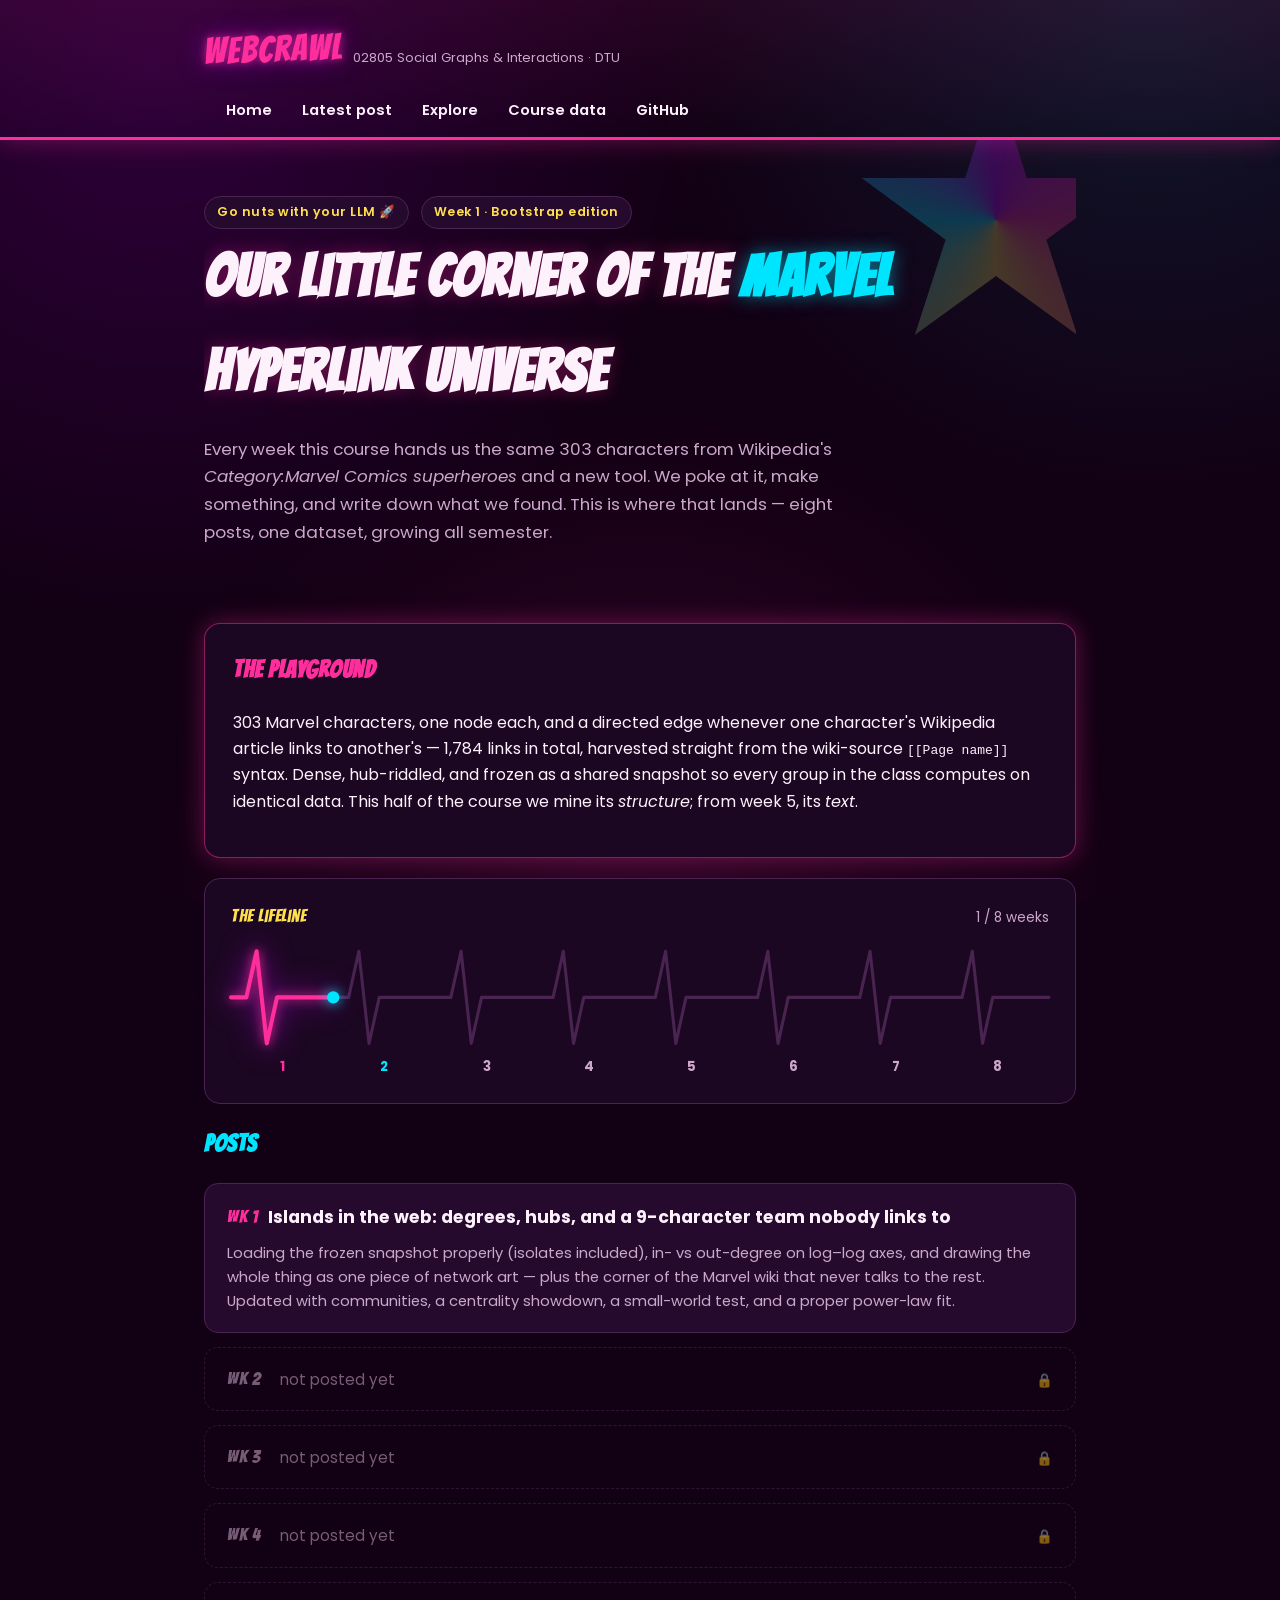
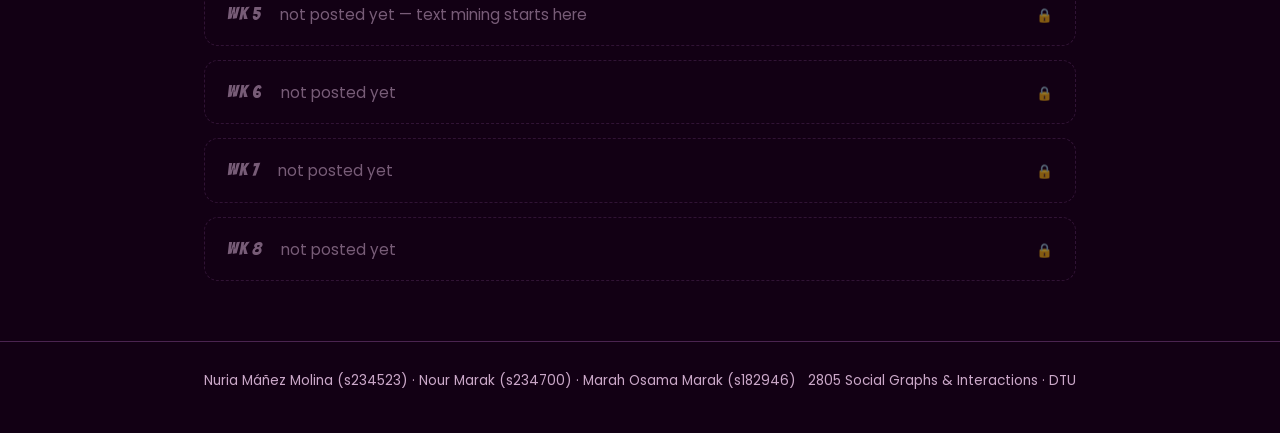
==== index.html @ 710dd7cb "get rid of cringe comment" ====
<!doctype html>
<html lang="en">
<head>
<meta charset="utf-8">
<meta name="viewport" content="width=device-width, initial-scale=1">
<title>WebCrawl — Social Graphs &amp; Interactions</title>
<meta name="description" content="A DTU Social Graphs and Interactions group site: weekly interactive data stories mined from the Marvel Comics superheroes hyperlink network.">
<link rel="stylesheet" href="assets/css/style.css">
<link rel="icon" type="image/svg+xml" href="assets/favicon.svg">

<meta property="og:type" content="website">
<meta property="og:title" content="WebCrawl — Social Graphs &amp; Interactions">
<meta property="og:description" content="A DTU group site mining the Marvel Comics superheroes Wikipedia hyperlink network, one go-nuts post a week.">
<meta property="og:image" content="https://nuuriiamanezz.github.io/social_graphs_class/assets/img/og-image.png">
<meta property="og:url" content="https://nuuriiamanezz.github.io/social_graphs_class/">
<meta name="twitter:card" content="summary_large_image">
<meta name="twitter:title" content="WebCrawl — Social Graphs &amp; Interactions">
<meta name="twitter:description" content="A DTU group site mining the Marvel Comics superheroes Wikipedia hyperlink network, one go-nuts post a week.">
<meta name="twitter:image" content="https://nuuriiamanezz.github.io/social_graphs_class/assets/img/og-image.png">
</head>
<body>

<header class="site">
  <div class="wrap">
    <div class="brand">
      <span class="logo">WebCrawl</span>
      <span class="tag">02805 Social Graphs &amp; Interactions · DTU</span>
    </div>
    <nav class="site-nav">
      <a href="index.html">Home</a>
      <a href="posts/week1.html">Latest post</a>
      <a href="explore.html">Explore</a>
      <a href="https://sunelehmann.com/socialgraphs2026-web/data/">Course data</a>
      <a href="https://github.com/nuuriiamanezz/social_graphs_class">GitHub</a>
    </nav>
  </div>
</header>

<main class="wrap">

  <section class="hero">
    <div class="burst"></div>
    <span class="chip">Go nuts with your LLM 🚀</span>
    <span class="chip">Week 1 · Bootstrap edition</span>
    <h1>Our little corner of the <span class="hl">Marvel</span> hyperlink universe</h1>
    <p class="lede">
      Every week this course hands us the same 303 characters from Wikipedia's
      <em>Category:Marvel Comics superheroes</em> and a new tool. We poke at it, make
      something, and write down what we found. This is where that lands — eight posts,
      one dataset, growing all semester.
    </p>
  </section>

  <div class="card pink">
    <h2 style="font-family:'Bangers',cursive; color:var(--hotpink); margin-top:0; letter-spacing:.5px;">
      The playground
    </h2>
    <p>
      303 Marvel characters, one node each, and a directed edge whenever one character's
      Wikipedia article links to another's — 1,784 links in total, harvested straight from
      the wiki-source <code>[[Page name]]</code> syntax. Dense, hub-riddled, and frozen as a
      shared snapshot so every group in the class computes on identical data. This half of
      the course we mine its <em>structure</em>; from week 5, its <em>text</em>.
    </p>
  </div>

  <div class="card lifeline-card" aria-label="Semester progress">
    <div class="lifeline-top">
      <span class="lifeline-label">The lifeline</span>
      <span class="lifeline-count">1 / 8 weeks</span>
    </div>
    <svg class="lifeline-svg" viewBox="0 0 800 150" preserveAspectRatio="none" role="img" aria-label="Progress: week 1 of 8 complete">
      <path class="life-track" d="M0,60 L15,60 L25,15 L35,105 L45,60 L100,60 L115,60 L125,15 L135,105 L145,60 L200,60 L215,60 L225,15 L235,105 L245,60 L300,60 L315,60 L325,15 L335,105 L345,60 L400,60 L415,60 L425,15 L435,105 L445,60 L500,60 L515,60 L525,15 L535,105 L545,60 L600,60 L615,60 L625,15 L635,105 L645,60 L700,60 L715,60 L725,15 L735,105 L745,60 L800,60" />
      <path class="life-pulse" d="M0,60 L15,60 L25,15 L35,105 L45,60 L100,60" />
      <circle class="life-dot" cx="100" cy="60" r="6" />
      <text class="life-week-label done" x="50" y="132">1</text>
      <text class="life-week-label next" x="150" y="132">2</text>
      <text class="life-week-label" x="250" y="132">3</text>
      <text class="life-week-label" x="350" y="132">4</text>
      <text class="life-week-label" x="450" y="132">5</text>
      <text class="life-week-label" x="550" y="132">6</text>
      <text class="life-week-label" x="650" y="132">7</text>
      <text class="life-week-label" x="750" y="132">8</text>
    </svg>
  </div>

  <section class="post-list">
    <h2 style="font-family:'Bangers',cursive; color:var(--cyan); letter-spacing:.5px;">Posts</h2>

    <a class="post-link" href="posts/week1.html">
      <span class="week-badge">Wk 1</span><h3>Islands in the web: degrees, hubs, and a 9-character team nobody links to</h3>
      <p>Loading the frozen snapshot properly (isolates included), in- vs out-degree on log–log axes,
      and drawing the whole thing as one piece of network art — plus the corner of the Marvel wiki
      that never talks to the rest. Updated with communities, a centrality showdown, a small-world
      test, and a proper power-law fit.</p>
    </a>

    <div class="post-placeholder"><span class="week-badge">Wk 2</span><span class="placeholder-label">not posted yet</span><span class="lock">🔒</span></div>
    <div class="post-placeholder"><span class="week-badge">Wk 3</span><span class="placeholder-label">not posted yet</span><span class="lock">🔒</span></div>
    <div class="post-placeholder"><span class="week-badge">Wk 4</span><span class="placeholder-label">not posted yet</span><span class="lock">🔒</span></div>
    <div class="post-placeholder"><span class="week-badge">Wk 5</span><span class="placeholder-label">not posted yet — text mining starts here</span><span class="lock">🔒</span></div>
    <div class="post-placeholder"><span class="week-badge">Wk 6</span><span class="placeholder-label">not posted yet</span><span class="lock">🔒</span></div>
    <div class="post-placeholder"><span class="week-badge">Wk 7</span><span class="placeholder-label">not posted yet</span><span class="lock">🔒</span></div>
    <div class="post-placeholder"><span class="week-badge">Wk 8</span><span class="placeholder-label">not posted yet</span><span class="lock">🔒</span></div>

  </section>

</main>

<footer>
  <div class="wrap">
    <span id="group-credit">Nuria Máñez Molina (s234523) · Nour Marak (s234700) · Marah Osama Marak (s182946)</span>
    <span>2805 Social Graphs &amp; Interactions · DTU</span>
  </div>
</footer>

</body>
</html>
---- assets/css/style.css ----
/* WebCrawl — DTU Social Graphs & Interactions, group site
   pink / comic-book theme */

@import url('https://fonts.googleapis.com/css2?family=Bangers&family=Poppins:ital,wght@0,400;0,500;0,600;0,700;1,400&display=swap');

:root{
  --bg:            #120014;
  --bg-panel:      #1c0722;
  --bg-panel-2:    #260a2e;
  --hotpink:       #ff2e9c;
  --magenta:       #c400ff;
  --cyan:          #00e5ff;
  --yellow:        #ffe14d;
  --text:          #fdf1fb;
  --text-dim:      #cba8c9;
  --grid:          #3a1f3f;
  --border:        #4a2450;
  --shadow-pink:   0 0 24px rgba(255,46,156,.35);
  --shadow-cyan:   0 0 24px rgba(0,229,255,.30);
}

*{ box-sizing:border-box; }

html{ scroll-behavior:smooth; }

body{
  margin:0;
  background:
    radial-gradient(circle at 12% 8%,  rgba(196,0,255,.16), transparent 40%),
    radial-gradient(circle at 90% 0%,  rgba(0,229,255,.10), transparent 35%),
    radial-gradient(circle at 50% 100%,rgba(255,46,156,.12), transparent 45%),
    var(--bg);
  background-attachment: fixed;
  color:var(--text);
  font-family:'Poppins', system-ui, sans-serif;
  line-height:1.65;
}

/* halftone dot texture strip, comic style */
.halftone{
  background-image: radial-gradient(var(--hotpink) 1.4px, transparent 1.6px);
  background-size: 14px 14px;
  opacity:.35;
}

a{ color:var(--cyan); text-decoration:none; }
a:hover{ text-decoration:underline; }

.wrap{ max-width:920px; margin:0 auto; padding:0 24px; }

/* ---------- header / nav ---------- */
header.site{
  position:relative;
  padding:20px 0 14px;
  border-bottom:3px solid var(--hotpink);
  box-shadow: var(--shadow-pink);
  background: linear-gradient(180deg, rgba(255,46,156,.08), transparent);
}
header.site .wrap{
  display:flex; align-items:center; justify-content:space-between; gap:16px; flex-wrap:wrap;
}
.brand{
  display:flex; align-items:baseline; gap:10px;
}
.brand .logo{
  font-family:'Bangers', cursive;
  font-size:2.3rem;
  letter-spacing:1px;
  color:var(--hotpink);
  text-shadow: 0 0 10px rgba(255,46,156,.7), 0 0 26px rgba(196,0,255,.5);
  transform: rotate(-2deg);
  display:inline-block;
}
.brand .tag{ color:var(--text-dim); font-size:.82rem; }
nav.site-nav a{
  margin-left:18px;
  color:var(--text);
  font-weight:600;
  font-size:.92rem;
  padding:6px 4px;
  border-bottom:2px solid transparent;
}
nav.site-nav a:hover{ color:var(--hotpink); border-color:var(--hotpink); text-decoration:none; }

/* ---------- hero ---------- */
.hero{ position:relative; padding:56px 0 40px; overflow:hidden; }
.hero .burst{
  position:absolute; top:-60px; right:-60px; width:280px; height:280px;
  background: conic-gradient(from 0deg, var(--magenta), var(--hotpink), var(--yellow), var(--cyan), var(--magenta));
  clip-path: polygon(50% 0%,61% 35%,98% 35%,68% 57%,79% 91%,50% 70%,21% 91%,32% 57%,2% 35%,39% 35%);
  filter: blur(.3px);
  opacity:.22;
}
.hero h1{
  font-family:'Bangers', cursive;
  font-size: clamp(2.4rem, 6vw, 3.6rem);
  letter-spacing:1px;
  margin:0 0 8px;
  color:var(--text);
  text-shadow: 0 0 18px rgba(255,46,156,.35);
}
.hero h1 .hl{ color:var(--cyan); text-shadow:0 0 18px rgba(0,229,255,.5); }
.hero p.lede{ max-width:640px; color:var(--text-dim); font-size:1.05rem; }

.chip{
  display:inline-block; padding:4px 12px; border-radius:999px;
  background:var(--bg-panel-2); border:1px solid var(--border);
  color:var(--yellow); font-size:.78rem; font-weight:600; letter-spacing:.5px;
  margin-right:8px;
}

/* ---------- cards / posts list ---------- */
.card{
  background:var(--bg-panel);
  border:1px solid var(--border);
  border-radius:16px;
  padding:26px 28px;
  margin:20px 0;
  position:relative;
}
.card.pink{ box-shadow: var(--shadow-pink); border-color: rgba(255,46,156,.5); }
.card.cyan{ box-shadow: var(--shadow-cyan); border-color: rgba(0,229,255,.4); }

.post-list a.post-link{
  display:block;
  padding:18px 22px;
  border-radius:14px;
  background:var(--bg-panel-2);
  border:1px solid var(--border);
  margin-bottom:14px;
  transition:.15s transform ease, .15s box-shadow ease;
}
.post-list a.post-link:hover{
  transform: translateY(-2px);
  box-shadow: var(--shadow-pink);
  text-decoration:none;
}
.post-list .week-badge{
  font-family:'Bangers', cursive;
  color:var(--hotpink); font-size:1.15rem; letter-spacing:.5px; margin-right:10px;
}
.post-list h3{ display:inline; font-size:1.08rem; color:var(--text); margin:0; }
.post-list p{ margin:8px 0 0; color:var(--text-dim); font-size:.92rem; }

/* ---------- lifeline progress (EKG pulse) ---------- */
.lifeline-card{ padding:22px 26px 14px; }
.lifeline-top{
  display:flex; align-items:baseline; justify-content:space-between; flex-wrap:wrap; gap:10px;
  margin-bottom:4px;
}
.lifeline-label{
  font-family:'Bangers', cursive; letter-spacing:.5px; font-size:1.15rem;
  color:var(--yellow);
}
.lifeline-count{ color:var(--text-dim); font-size:.85rem; }

.lifeline-svg{ width:100%; height:auto; display:block; overflow:visible; }
.life-track{
  fill:none; stroke:var(--border); stroke-width:3; stroke-linejoin:round; stroke-linecap:round;
}
.life-pulse{
  fill:none; stroke:var(--hotpink); stroke-width:4; stroke-linejoin:round; stroke-linecap:round;
  filter: drop-shadow(0 0 5px rgba(255,46,156,.9)) drop-shadow(0 0 14px rgba(196,0,255,.6));
}
.life-dot{
  fill:var(--cyan);
  filter: drop-shadow(0 0 6px rgba(0,229,255,.95));
  animation: dot-pulse 1.4s ease-in-out infinite;
}
@keyframes dot-pulse{
  0%,100%{ r:6; opacity:1; }
  50%{ r:9; opacity:.6; }
}
.life-week-label{
  font-size:13px; font-weight:700; fill:var(--text-dim); text-anchor:middle;
  font-family:'Poppins', sans-serif;
}
.life-week-label.done{ fill:var(--hotpink); }
.life-week-label.next{ fill:var(--cyan); }

/* ---------- locked / upcoming post placeholders ---------- */
.post-placeholder{
  display:flex; align-items:baseline; gap:10px;
  padding:16px 22px;
  border-radius:14px;
  background:transparent;
  border:1.5px dashed var(--border);
  margin-bottom:14px;
  opacity:.55;
  cursor:not-allowed;
}
.post-placeholder .week-badge{
  font-family:'Bangers', cursive;
  color:var(--text-dim); font-size:1.15rem; letter-spacing:.5px;
}
.post-placeholder .placeholder-label{ color:var(--text-dim); font-size:.95rem; }
.post-placeholder .lock{ margin-left:auto; font-size:.85rem; color:var(--text-dim); }

footer{
  margin-top:60px; padding:28px 0 40px; border-top:1px solid var(--border);
  color:var(--text-dim); font-size:.85rem;
}
footer .wrap{ display:flex; justify-content:space-between; flex-wrap:wrap; gap:10px; }

/* ---------- post page ---------- */
.post-header{ padding:44px 0 10px; }
.post-header .week-badge{
  font-family:'Bangers', cursive; color:var(--hotpink); font-size:1.3rem;
}
.post-header h1{
  font-family:'Bangers', cursive;
  font-size:clamp(2rem, 5vw, 2.8rem);
  margin:6px 0 10px;
  letter-spacing:.5px;
}
.post-meta{ color:var(--text-dim); font-size:.88rem; margin-bottom:8px; }

article h2{
  font-family:'Bangers', cursive;
  color:var(--cyan);
  letter-spacing:.5px;
  font-size:1.55rem;
  margin-top:38px;
  text-shadow:0 0 12px rgba(0,229,255,.3);
}
article p{ font-size:1rem; }
article figure{ margin: 26px 0; text-align:center; }
article figure img{
  max-width:100%; border-radius:14px; border:1px solid var(--border);
  box-shadow: var(--shadow-pink);
}
article figcaption{ color:var(--text-dim); font-size:.85rem; margin-top:10px; }

table.stat-table{
  width:100%; border-collapse:collapse; margin:18px 0 8px; font-size:.92rem;
}
table.stat-table th, table.stat-table td{
  text-align:left; padding:9px 12px; border-bottom:1px solid var(--border);
}
table.stat-table th{ color:var(--yellow); font-weight:600; }
table.stat-table td.num{ color:var(--cyan); font-variant-numeric: tabular-nums; }

.callout{
  border-left:4px solid var(--hotpink);
  background:var(--bg-panel-2);
  padding:16px 20px;
  border-radius:0 12px 12px 0;
  margin:24px 0;
}
.callout strong{ color:var(--yellow); }

.back-link{ display:inline-block; margin-top:32px; }

@media (max-width:600px){
  .wrap{ padding:0 16px; }
  header.site .wrap{ flex-direction:column; align-items:flex-start; }
  nav.site-nav a{ margin-left:0; margin-right:16px; }
}

/* ---------- explore page ---------- */
.explore-search-row{ display:flex; gap:10px; flex-wrap:wrap; }
#searchBox{
  flex:1 1 260px;
  background:var(--bg-panel-2);
  border:1px solid var(--border);
  border-radius:10px;
  padding:11px 14px;
  color:var(--text);
  font-family:'Poppins', sans-serif;
  font-size:.95rem;
}
#searchBox:focus{ outline:none; border-color:var(--hotpink); box-shadow:0 0 0 3px rgba(255,46,156,.2); }
.reset-btn{
  background:var(--bg-panel-2);
  border:1px solid var(--border);
  border-radius:10px;
  color:var(--cyan);
  font-family:'Poppins', sans-serif;
  font-weight:600;
  font-size:.85rem;
  padding:0 18px;
  cursor:pointer;
}
.reset-btn:hover{ border-color:var(--cyan); }

.suggestions{
  margin-top:10px;
  border:1px solid var(--border);
  border-radius:12px;
  overflow:hidden;
  background:var(--bg-panel-2);
}
.suggestion-item{
  padding:10px 16px;
  font-size:.9rem;
  cursor:pointer;
  display:flex; justify-content:space-between;
  border-bottom:1px solid var(--border);
}
.suggestion-item:last-child{ border-bottom:none; }
.suggestion-item:hover{ background:rgba(255,46,156,.12); color:var(--hotpink); }
.sugg-deg{ color:var(--text-dim); font-size:.78rem; }

.explore-graph-card{ position:relative; padding:10px; }
#graphSvg{
  width:100%; height:640px; display:block;
  background:radial-gradient(circle at 50% 45%, rgba(196,0,255,.08), transparent 60%);
  border-radius:12px;
  cursor:grab;
}
.graph-edge{ stroke:#7a4a86; stroke-width:1; opacity:.12; transition:opacity .15s; }
.graph-edge.hl{ stroke:var(--hotpink); opacity:.8; stroke-width:1.6; }
.graph-edge.dim{ opacity:.03; }
.graph-node{ stroke:var(--bg); stroke-width:.6; cursor:pointer; transition:opacity .15s, r .15s; }
.graph-node.hl{ stroke:var(--yellow); stroke-width:2.5; filter:drop-shadow(0 0 6px rgba(255,225,77,.8)); }
.graph-node.dim{ opacity:.15; }

.graph-tooltip{
  position:absolute; pointer-events:none;
  background:var(--bg-panel-2); border:1px solid var(--border); border-radius:8px;
  padding:6px 10px; font-size:.8rem; color:var(--text); z-index:5;
  box-shadow:0 4px 14px rgba(0,0,0,.4);
}

.stats-panel{ min-height:70px; }
.stats-placeholder{ color:var(--text-dim); margin:0; font-size:.92rem; }
.stats-head{ display:flex; align-items:baseline; gap:14px; flex-wrap:wrap; }
.stats-head h3{
  font-family:'Bangers', cursive; color:var(--hotpink); letter-spacing:.5px;
  font-size:1.4rem; margin:0;
}
.stats-head a{ font-size:.85rem; }
.stats-grid{
  display:grid; grid-template-columns:repeat(auto-fit, minmax(120px,1fr)); gap:10px;
  margin:16px 0 6px;
}
.stat-cell{
  background:var(--bg-panel-2); border:1px solid var(--border); border-radius:10px;
  padding:10px 12px; text-align:center;
}
.stat-num{ display:block; font-size:1.3rem; font-weight:700; color:var(--cyan); }
.stat-lbl{ display:block; font-size:.72rem; color:var(--text-dim); margin-top:3px; }
.stats-community{ font-size:.9rem; color:var(--text-dim); margin:14px 0 4px; }
.stats-neighbors-label{ font-size:.85rem; color:var(--text-dim); margin:10px 0 8px; }
.chip-row{ display:flex; flex-wrap:wrap; gap:8px; }
.chip{
  background:var(--bg-panel-2); border:1px solid var(--border); border-radius:999px;
  padding:5px 12px; font-size:.78rem; cursor:pointer;
}
.chip:hover{ border-color:var(--hotpink); color:var(--hotpink); }
.chip-more{ cursor:default; color:var(--text-dim); }
.chip-more:hover{ border-color:var(--border); color:var(--text-dim); }

.legend-row{ display:flex; flex-wrap:wrap; gap:14px; margin:18px 2px 40px; }
.legend-item{ display:flex; align-items:center; gap:6px; font-size:.78rem; color:var(--text-dim); }
.legend-dot{ width:10px; height:10px; border-radius:50%; display:inline-block; }
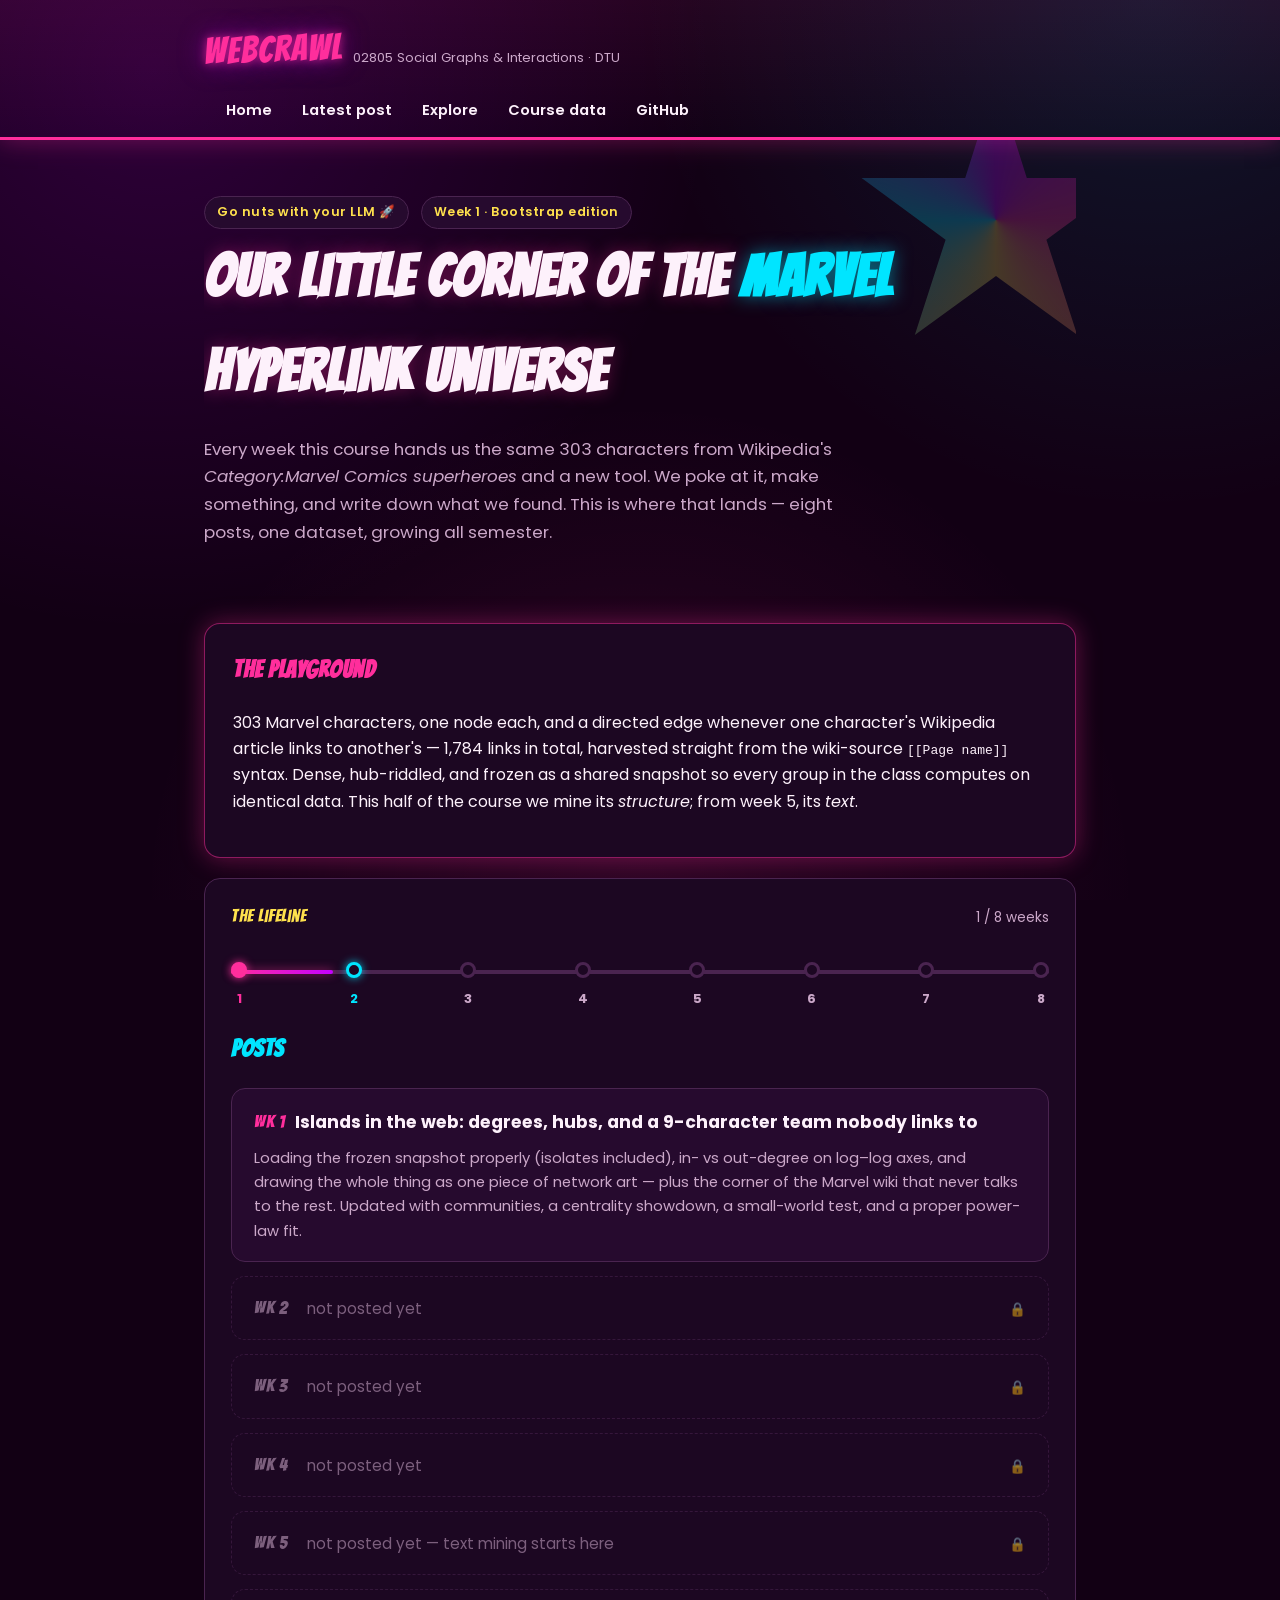
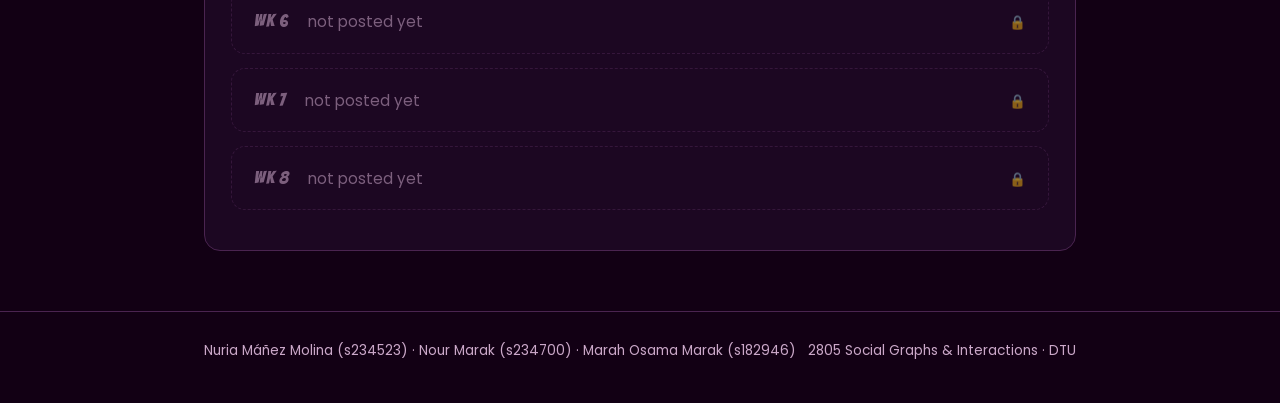
==== commit 7f8f32d3: "add new stuff" ====
--- a/index.html
+++ b/index.html
@@ -65,24 +65,25 @@
   </div>
 
   <div class="card lifeline-card" aria-label="Semester progress">
-    <div class="lifeline-top">
-      <span class="lifeline-label">The lifeline</span>
-      <span class="lifeline-count">1 / 8 weeks</span>
+  <div class="lifeline-top">
+    <span class="lifeline-label">The lifeline</span>
+    <span class="lifeline-count">1 / 8 weeks</span>
+  </div>
+  <div class="progress-track" style="--steps:8; --current:1;" role="img" aria-label="Progress: week 1 of 8 complete">
+    <div class="progress-line"></div>
+    <div class="progress-fill"></div>
+    <div class="progress-steps">
+      <div class="progress-step done"><span class="step-dot"></span><span class="step-label">1</span></div>
+      <div class="progress-step next"><span class="step-dot"></span><span class="step-label">2</span></div>
+      <div class="progress-step"><span class="step-dot"></span><span class="step-label">3</span></div>
+      <div class="progress-step"><span class="step-dot"></span><span class="step-label">4</span></div>
+      <div class="progress-step"><span class="step-dot"></span><span class="step-label">5</span></div>
+      <div class="progress-step"><span class="step-dot"></span><span class="step-label">6</span></div>
+      <div class="progress-step"><span class="step-dot"></span><span class="step-label">7</span></div>
+      <div class="progress-step"><span class="step-dot"></span><span class="step-label">8</span></div>
     </div>
-    <svg class="lifeline-svg" viewBox="0 0 800 150" preserveAspectRatio="none" role="img" aria-label="Progress: week 1 of 8 complete">
-      <path class="life-track" d="M0,60 L15,60 L25,15 L35,105 L45,60 L100,60 L115,60 L125,15 L135,105 L145,60 L200,60 L215,60 L225,15 L235,105 L245,60 L300,60 L315,60 L325,15 L335,105 L345,60 L400,60 L415,60 L425,15 L435,105 L445,60 L500,60 L515,60 L525,15 L535,105 L545,60 L600,60 L615,60 L625,15 L635,105 L645,60 L700,60 L715,60 L725,15 L735,105 L745,60 L800,60" />
-      <path class="life-pulse" d="M0,60 L15,60 L25,15 L35,105 L45,60 L100,60" />
-      <circle class="life-dot" cx="100" cy="60" r="6" />
-      <text class="life-week-label done" x="50" y="132">1</text>
-      <text class="life-week-label next" x="150" y="132">2</text>
-      <text class="life-week-label" x="250" y="132">3</text>
-      <text class="life-week-label" x="350" y="132">4</text>
-      <text class="life-week-label" x="450" y="132">5</text>
-      <text class="life-week-label" x="550" y="132">6</text>
-      <text class="life-week-label" x="650" y="132">7</text>
-      <text class="life-week-label" x="750" y="132">8</text>
-    </svg>
   </div>
+
 
   <section class="post-list">
     <h2 style="font-family:'Bangers',cursive; color:var(--cyan); letter-spacing:.5px;">Posts</h2>
--- a/assets/css/style.css
+++ b/assets/css/style.css
@@ -143,7 +143,8 @@
 .post-list p{ margin:8px 0 0; color:var(--text-dim); font-size:.92rem; }
 
 /* ---------- lifeline progress (EKG pulse) ---------- */
-.lifeline-card{ padding:22px 26px 14px; }
+/* ---------- lifeline progress (plain bar + week circles) ---------- */
+.lifeline-card{ padding:22px 26px 26px; }
 .lifeline-top{
   display:flex; align-items:baseline; justify-content:space-between; flex-wrap:wrap; gap:10px;
   margin-bottom:4px;
@@ -154,29 +155,54 @@
 }
 .lifeline-count{ color:var(--text-dim); font-size:.85rem; }
 
-.lifeline-svg{ width:100%; height:auto; display:block; overflow:visible; }
-.life-track{
-  fill:none; stroke:var(--border); stroke-width:3; stroke-linejoin:round; stroke-linecap:round;
-}
-.life-pulse{
-  fill:none; stroke:var(--hotpink); stroke-width:4; stroke-linejoin:round; stroke-linecap:round;
-  filter: drop-shadow(0 0 5px rgba(255,46,156,.9)) drop-shadow(0 0 14px rgba(196,0,255,.6));
-}
-.life-dot{
-  fill:var(--cyan);
-  filter: drop-shadow(0 0 6px rgba(0,229,255,.95));
-  animation: dot-pulse 1.4s ease-in-out infinite;
+.progress-track{
+  --steps: 8;
+  --current: 1;
+  position:relative;
+  padding-top:26px;
+}
+.progress-line{
+  position:absolute; top:34px; left:0; right:0; height:4px;
+  border-radius:2px; background:var(--border);
+}
+.progress-fill{
+  position:absolute; top:34px; left:0; height:4px;
+  border-radius:2px;
+  background:linear-gradient(90deg, var(--hotpink), var(--magenta));
+  box-shadow:0 0 10px rgba(255,46,156,.6);
+  width:calc(var(--current) / var(--steps) * 100%);
+  transition:width .6s ease;
+}
+.progress-steps{
+  position:relative; display:flex; justify-content:space-between;
+}
+.progress-step{
+  display:flex; flex-direction:column; align-items:center; gap:10px;
+}
+.step-dot{
+  width:16px; height:16px; border-radius:50%;
+  background:var(--bg-panel); border:3px solid var(--border);
+  transition:background .3s, border-color .3s, box-shadow .3s;
+}
+.progress-step.done .step-dot{
+  background:var(--hotpink); border-color:var(--hotpink);
+  box-shadow:0 0 8px rgba(255,46,156,.9);
+}
+.progress-step.next .step-dot{
+  background:var(--bg-panel); border-color:var(--cyan);
+  box-shadow:0 0 8px rgba(0,229,255,.8);
+  animation:dot-pulse 1.4s ease-in-out infinite;
 }
 @keyframes dot-pulse{
-  0%,100%{ r:6; opacity:1; }
-  50%{ r:9; opacity:.6; }
-}
-.life-week-label{
-  font-size:13px; font-weight:700; fill:var(--text-dim); text-anchor:middle;
+  0%,100%{ transform:scale(1); opacity:1; }
+  50%{ transform:scale(1.35); opacity:.65; }
+}
+.step-label{
+  font-size:13px; font-weight:700; color:var(--text-dim);
   font-family:'Poppins', sans-serif;
 }
-.life-week-label.done{ fill:var(--hotpink); }
-.life-week-label.next{ fill:var(--cyan); }
+.progress-step.done .step-label{ color:var(--hotpink); }
+.progress-step.next .step-label{ color:var(--cyan); }
 
 /* ---------- locked / upcoming post placeholders ---------- */
 .post-placeholder{
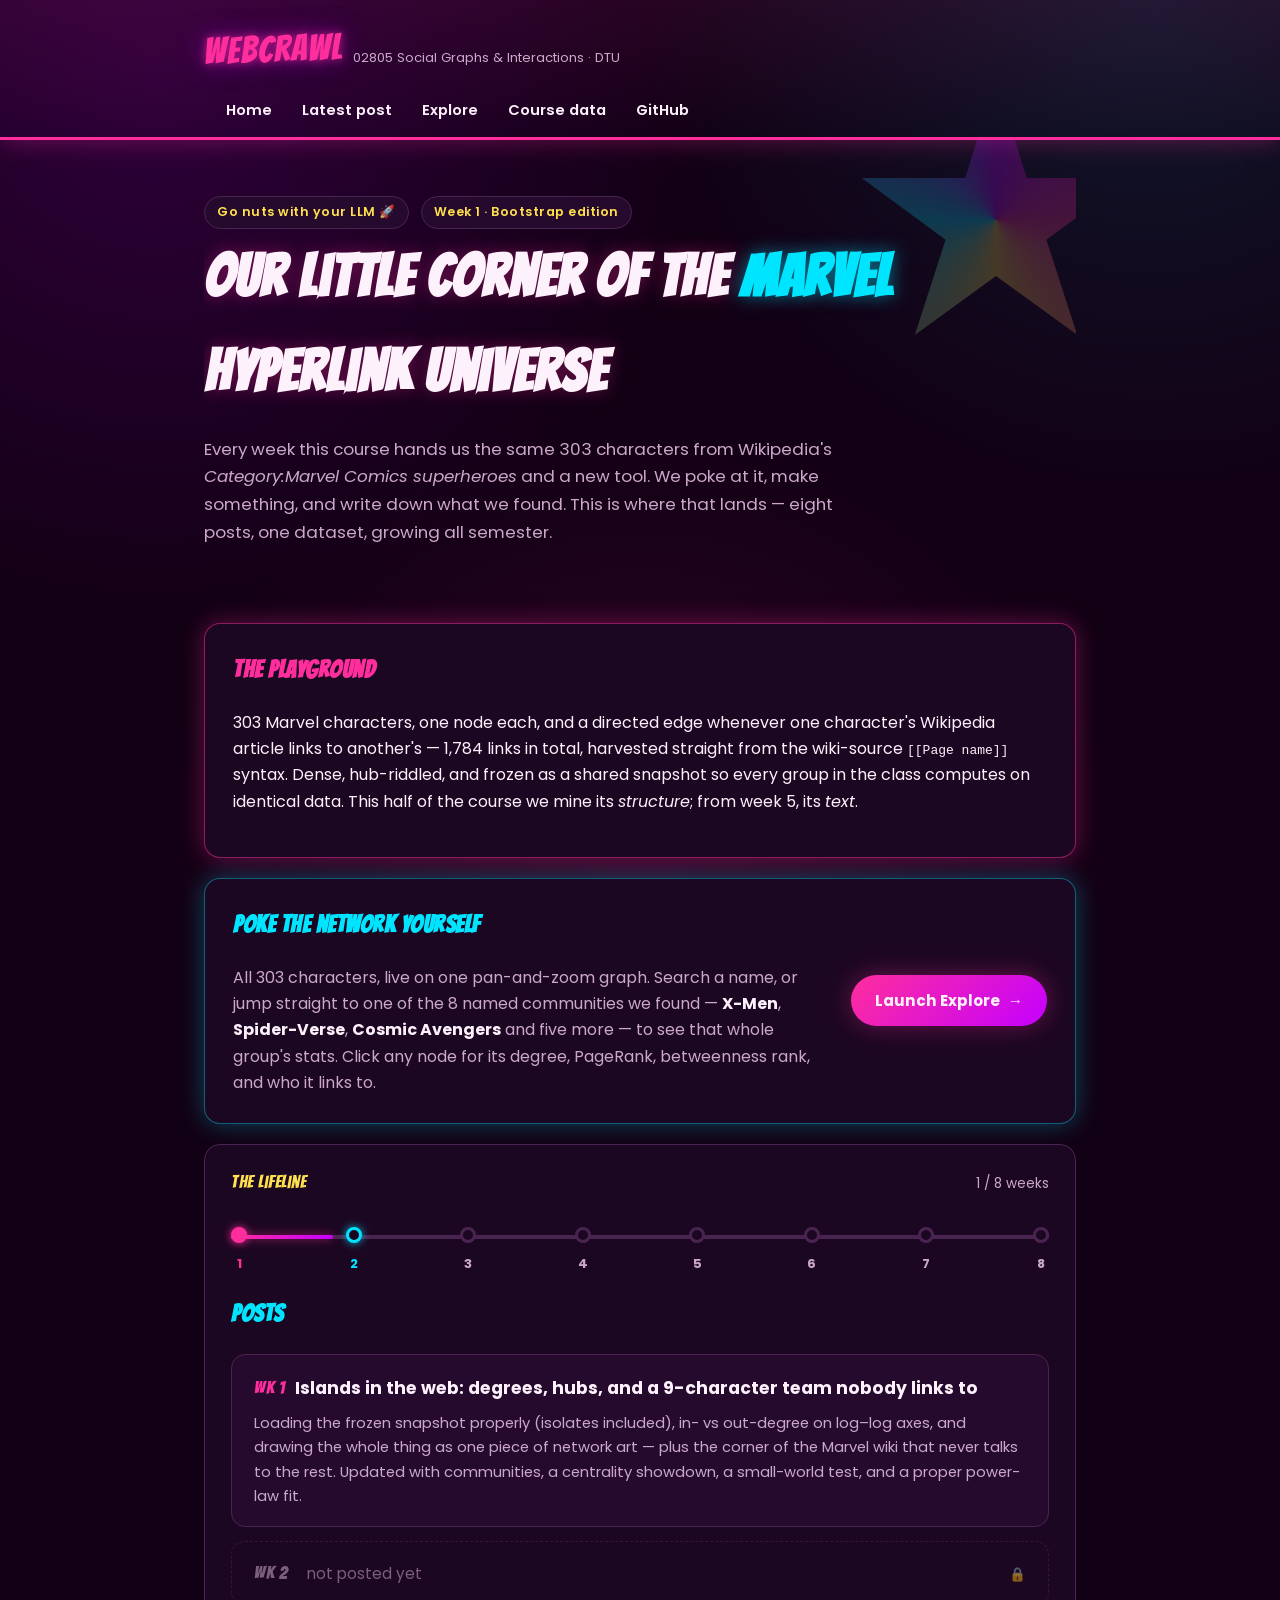
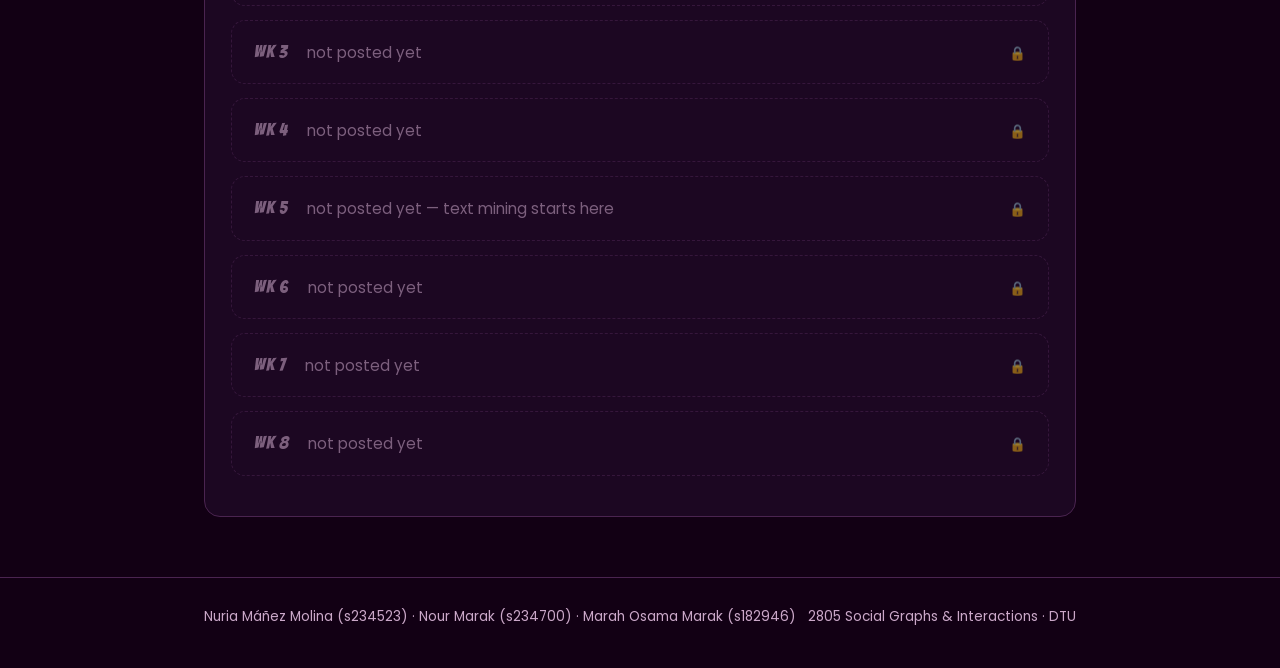
==== commit e4cfc4c5: "Add an Explore intro + CTA button to the home page New cyan card between 'The playground' and the li" ====
--- a/index.html
+++ b/index.html
@@ -64,6 +64,21 @@
     </p>
   </div>
 
+  <div class="card cyan explore-cta">
+    <div class="explore-cta-text">
+      <h2 style="font-family:'Bangers',cursive; color:var(--cyan); margin-top:0; letter-spacing:.5px;">
+        Poke the network yourself
+      </h2>
+      <p>
+        All 303 characters, live on one pan-and-zoom graph. Search a name, or jump straight to one of
+        the 8 named communities we found — <strong>X-Men</strong>, <strong>Spider-Verse</strong>,
+        <strong>Cosmic Avengers</strong> and five more — to see that whole group's stats. Click any
+        node for its degree, PageRank, betweenness rank, and who it links to.
+      </p>
+    </div>
+    <a class="explore-cta-btn" href="explore.html">Launch Explore <span class="arrow">&rarr;</span></a>
+  </div>
+
   <div class="card lifeline-card" aria-label="Semester progress">
   <div class="lifeline-top">
     <span class="lifeline-label">The lifeline</span>
--- a/assets/css/style.css
+++ b/assets/css/style.css
@@ -142,7 +142,6 @@
 .post-list h3{ display:inline; font-size:1.08rem; color:var(--text); margin:0; }
 .post-list p{ margin:8px 0 0; color:var(--text-dim); font-size:.92rem; }
 
-/* ---------- lifeline progress (EKG pulse) ---------- */
 /* ---------- lifeline progress (plain bar + week circles) ---------- */
 .lifeline-card{ padding:22px 26px 26px; }
 .lifeline-top{
@@ -281,6 +280,32 @@
   .wrap{ padding:0 16px; }
   header.site .wrap{ flex-direction:column; align-items:flex-start; }
   nav.site-nav a{ margin-left:0; margin-right:16px; }
+}
+
+/* ---------- home: explore CTA ---------- */
+.explore-cta{
+  display:flex; align-items:center; justify-content:space-between; gap:26px; flex-wrap:wrap;
+}
+.explore-cta-text{ flex:1 1 380px; }
+.explore-cta-text p{ margin:8px 0 0; color:var(--text-dim); }
+.explore-cta-text strong{ color:var(--text); }
+.explore-cta-btn{
+  flex:0 0 auto;
+  display:inline-flex; align-items:center; gap:8px;
+  background:linear-gradient(135deg, var(--hotpink), var(--magenta));
+  color:var(--text);
+  font-family:'Poppins', sans-serif; font-weight:700; font-size:.95rem;
+  padding:13px 24px;
+  border-radius:999px;
+  box-shadow:var(--shadow-pink);
+  transition:transform .15s ease, box-shadow .15s ease;
+}
+.explore-cta-btn:hover{ transform:translateY(-2px); box-shadow:0 0 30px rgba(255,46,156,.5); text-decoration:none; }
+.explore-cta-btn .arrow{ transition:transform .15s ease; }
+.explore-cta-btn:hover .arrow{ transform:translateX(3px); }
+@media (max-width:600px){
+  .explore-cta{ flex-direction:column; align-items:stretch; text-align:center; }
+  .explore-cta-btn{ justify-content:center; }
 }
 
 /* ---------- explore page ---------- */
@@ -326,6 +351,7 @@
 .suggestion-item:last-child{ border-bottom:none; }
 .suggestion-item:hover{ background:rgba(255,46,156,.12); color:var(--hotpink); }
 .sugg-deg{ color:var(--text-dim); font-size:.78rem; }
+.suggestion-community{ background:rgba(255,255,255,.03); font-family:'Poppins', sans-serif; font-weight:600; }
 
 .explore-graph-card{ position:relative; padding:10px; }
 #graphSvg{
@@ -378,5 +404,6 @@
 .chip-more:hover{ border-color:var(--border); color:var(--text-dim); }
 
 .legend-row{ display:flex; flex-wrap:wrap; gap:14px; margin:18px 2px 40px; }
-.legend-item{ display:flex; align-items:center; gap:6px; font-size:.78rem; color:var(--text-dim); }
+.legend-item{ display:flex; align-items:center; gap:6px; font-size:.78rem; color:var(--text-dim); cursor:default; transition:color .15s; }
+.legend-item:hover{ color:var(--text); }
 .legend-dot{ width:10px; height:10px; border-radius:50%; display:inline-block; }
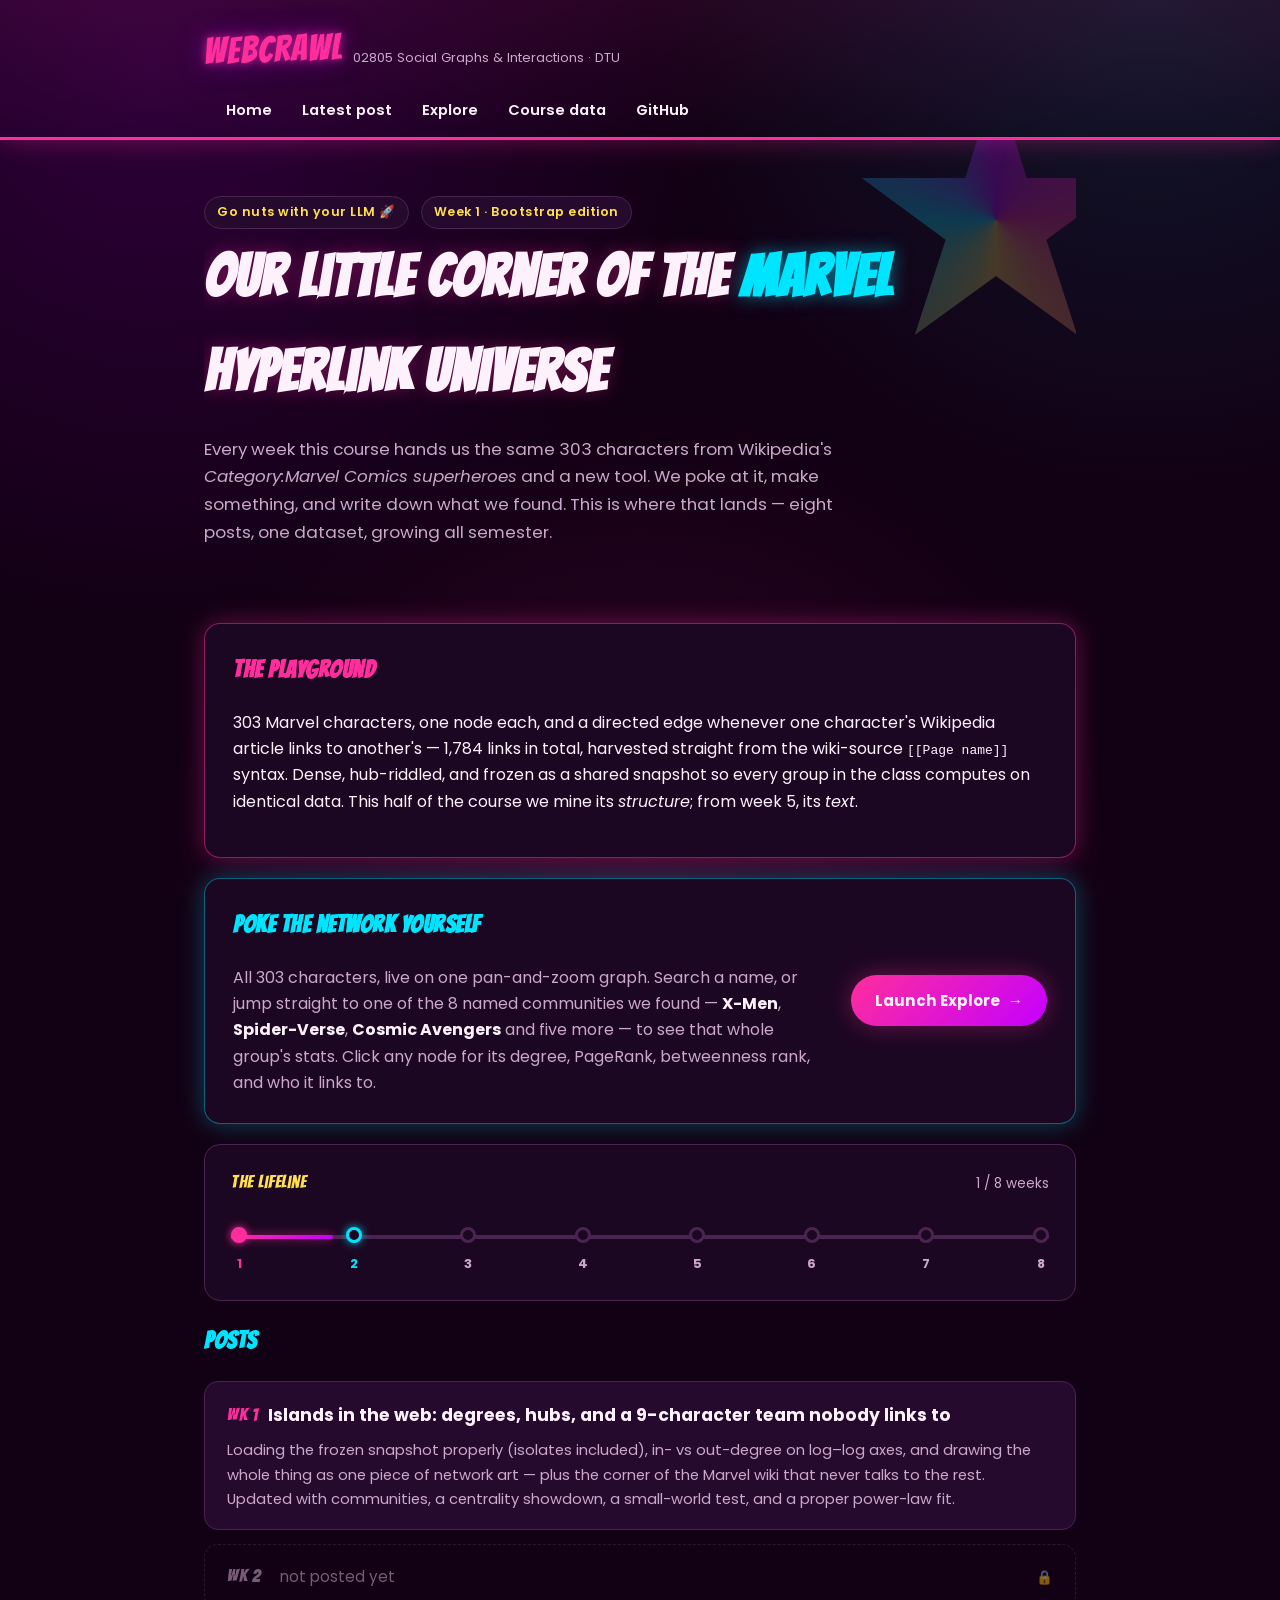
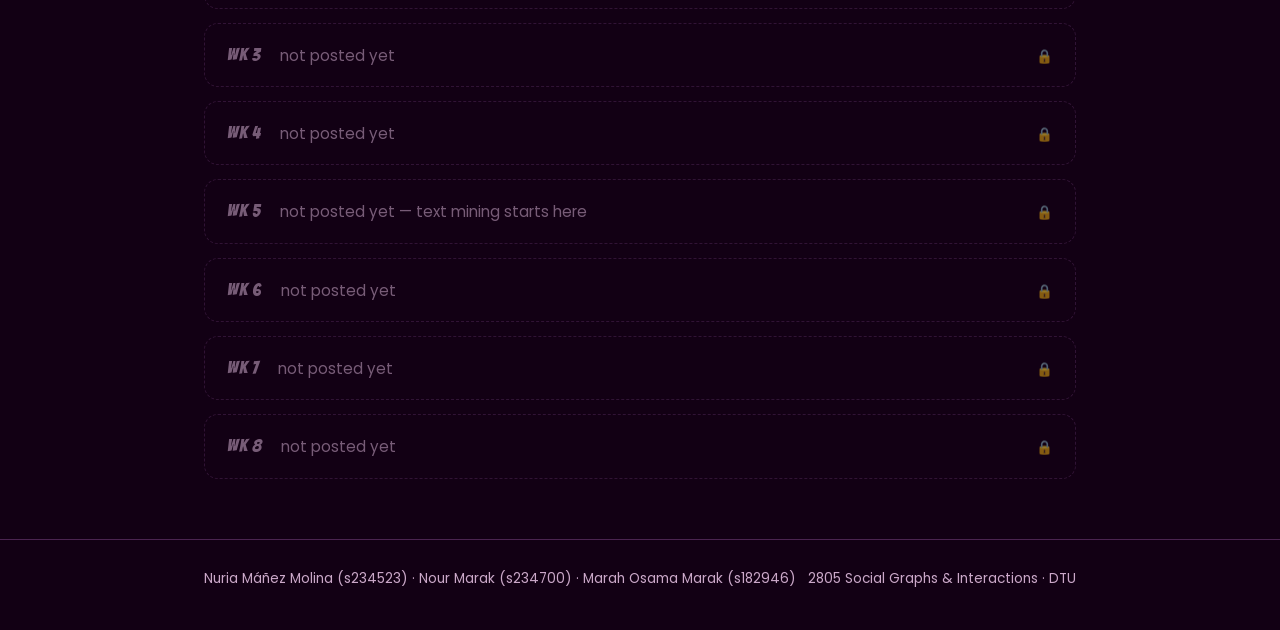
==== commit d038430f: "Fix unclosed lifeline card div so it and the posts list render as separate bubbles Co-Authored-By: C" ====
--- a/index.html
+++ b/index.html
@@ -98,7 +98,7 @@
       <div class="progress-step"><span class="step-dot"></span><span class="step-label">8</span></div>
     </div>
   </div>
-
+  </div>
 
   <section class="post-list">
     <h2 style="font-family:'Bangers',cursive; color:var(--cyan); letter-spacing:.5px;">Posts</h2>
--- a/assets/css/style.css
+++ b/assets/css/style.css
@@ -256,6 +256,80 @@
 }
 article figcaption{ color:var(--text-dim); font-size:.85rem; margin-top:10px; }
 
+/* ---------- interactive community network graph (week 1) ---------- */
+.community-graph-svg{
+  width:100%; height:560px; display:block;
+  background:radial-gradient(circle at 50% 45%, rgba(196,0,255,.08), transparent 60%);
+  border-radius:12px;
+  cursor:grab;
+}
+.community-node-label{
+  font-family:'Poppins', sans-serif; font-weight:700; font-size:15px;
+  paint-order:stroke; stroke:var(--bg-panel); stroke-width:3px; stroke-linejoin:round;
+  pointer-events:none;
+}
+
+/* ---------- interactive small-world bar charts (week 1) ---------- */
+.sw-bar{ cursor:pointer; transition:opacity .15s; }
+.sw-bar:hover{ opacity:.85; }
+.sw-bar-random{ fill:#6b5a74; }
+.sw-bar-label{
+  fill:var(--text); font-family:'Poppins', sans-serif; font-weight:700; font-size:13px;
+  text-anchor:middle;
+}
+/* ---------- interactive power-law CCDF chart (week 1) ---------- */
+.powerlaw-fit-line{ fill:none; stroke-width:2px; stroke-dasharray:6 4; opacity:.9; }
+.legend-dash{
+  width:16px; height:0; border-top:2px dashed var(--border);
+  display:inline-block; margin-right:2px;
+}
+
+/* ---------- interactive centrality scatter (week 1) ---------- */
+.centrality-svg{ width:100%; height:auto; display:block; }
+.centrality-marker{ stroke:var(--bg-panel); stroke-width:1.5px; transition:r .15s; }
+.centrality-bridge-ring{
+  fill:none; stroke:var(--yellow); stroke-width:2px;
+  filter:drop-shadow(0 0 4px rgba(255,225,77,.7));
+  pointer-events:none;
+}
+.centrality-bridge-label{
+  fill:var(--yellow); font-family:'Poppins', sans-serif; font-weight:700; font-size:13px;
+  paint-order:stroke; stroke:var(--bg-panel); stroke-width:3px; stroke-linejoin:round;
+  pointer-events:none;
+}
+.centrality-bridge-leader{ stroke:var(--yellow); stroke-width:1px; opacity:.55; pointer-events:none; }
+.centrality-hit{ fill:transparent; cursor:pointer; }
+.centrality-pt:hover .centrality-marker{ r:6; filter:drop-shadow(0 0 4px currentColor); }
+
+/* ---------- interactive degree-distribution chart (week 1) ---------- */
+.degree-chart-card{
+  position:relative;
+  background:var(--bg-panel);
+  border:1px solid var(--border);
+  border-radius:14px;
+  padding:20px 18px 8px;
+  box-shadow:var(--shadow-pink);
+}
+.degree-chart-title{
+  text-align:center; color:var(--text-dim); font-size:.78rem;
+  text-transform:uppercase; letter-spacing:1px; margin:0 0 16px;
+}
+.degree-chart-panels{ display:flex; flex-wrap:wrap; gap:20px; justify-content:center; }
+.degree-panel{ flex:1 1 280px; max-width:460px; }
+.degree-panel h5{
+  font-family:'Poppins', sans-serif; font-weight:700; font-size:.85rem;
+  text-align:center; margin:0 0 4px; letter-spacing:.3px;
+}
+.degree-svg{ width:100%; height:auto; display:block; }
+.degree-chart-hint{ text-align:center; color:var(--text-dim); font-size:.78rem; margin:6px 0 4px; }
+.degree-axis path, .degree-axis line{ stroke:var(--border); }
+.degree-axis text{ fill:var(--text-dim); font-size:9px; font-family:'Poppins', sans-serif; }
+.degree-axislabel{ fill:var(--text-dim); font-size:10px; font-family:'Poppins', sans-serif; }
+.degree-line{ fill:none; stroke-width:2px; opacity:.85; }
+.degree-marker{ stroke:var(--bg-panel); stroke-width:2px; transition:r .15s; }
+.degree-hit{ fill:transparent; cursor:pointer; }
+.degree-pt:hover .degree-marker{ r:6.5; filter:drop-shadow(0 0 4px currentColor); }
+
 table.stat-table{
   width:100%; border-collapse:collapse; margin:18px 0 8px; font-size:.92rem;
 }
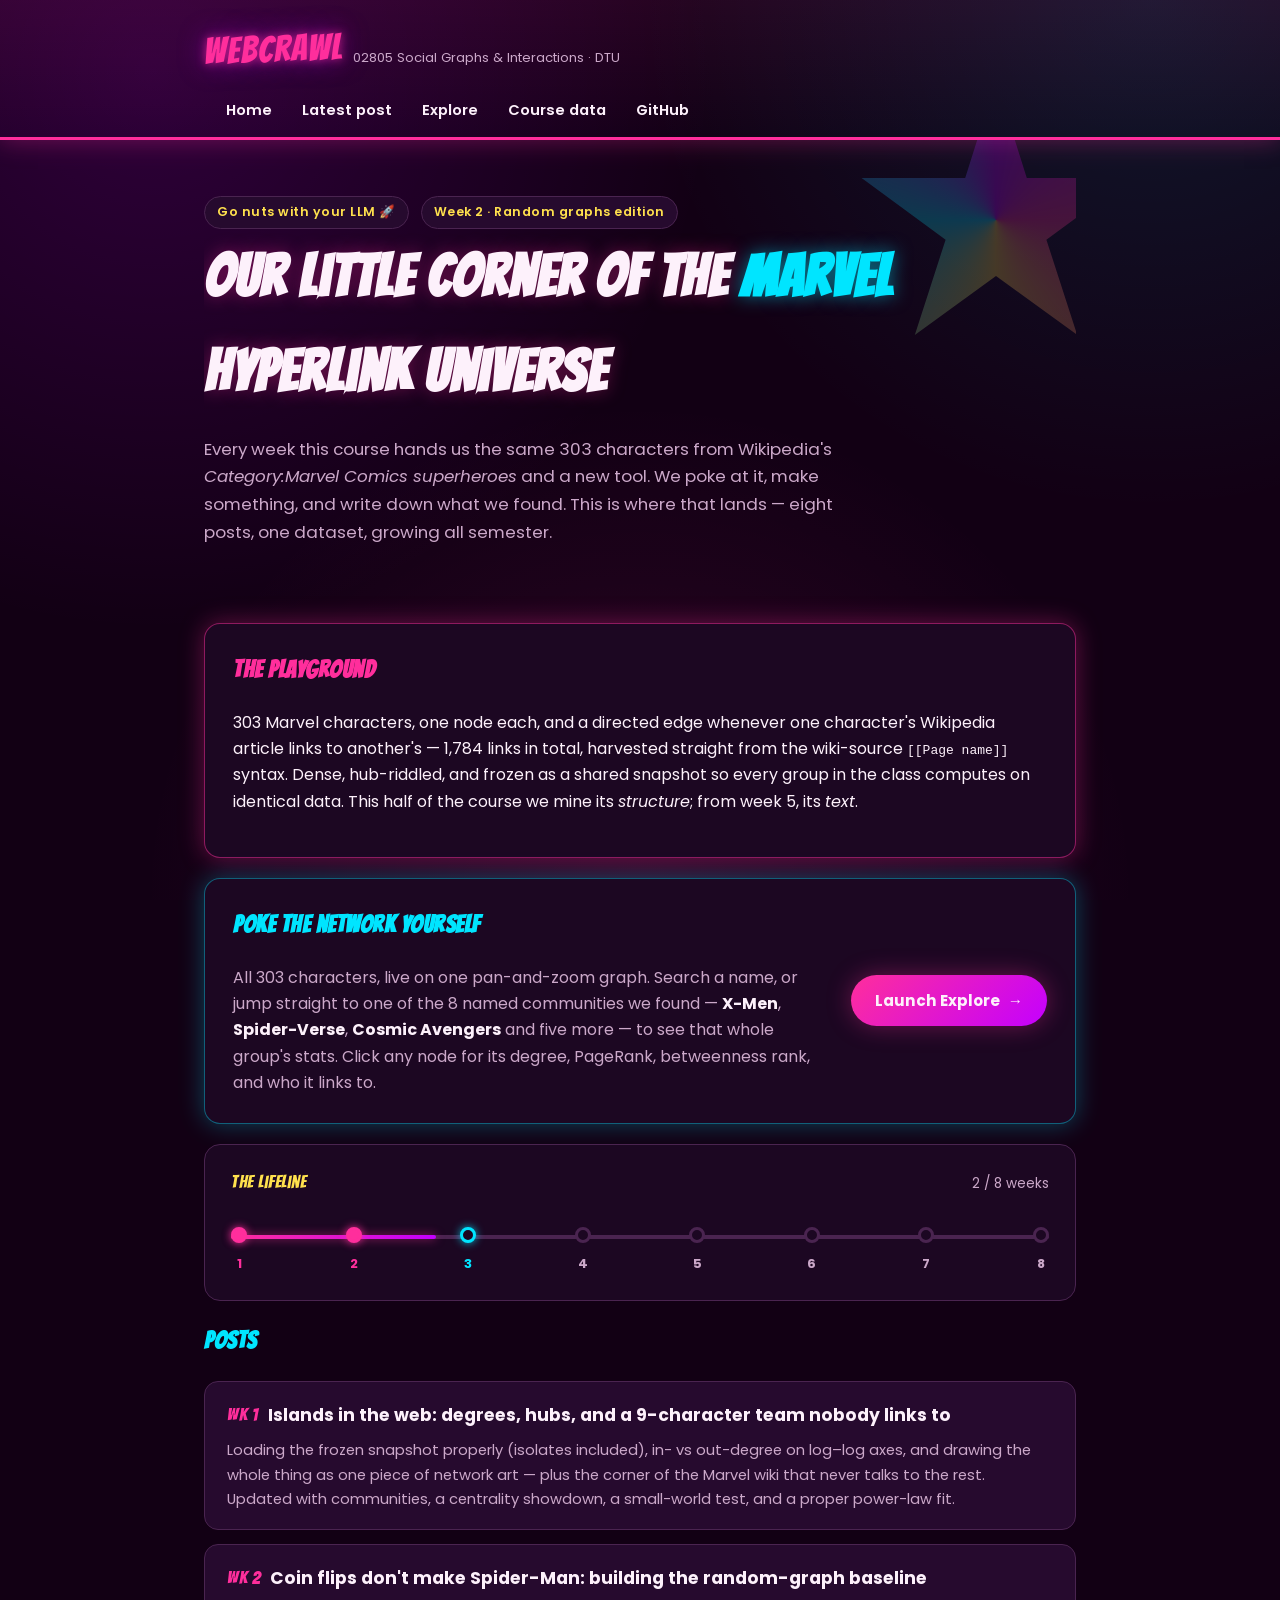
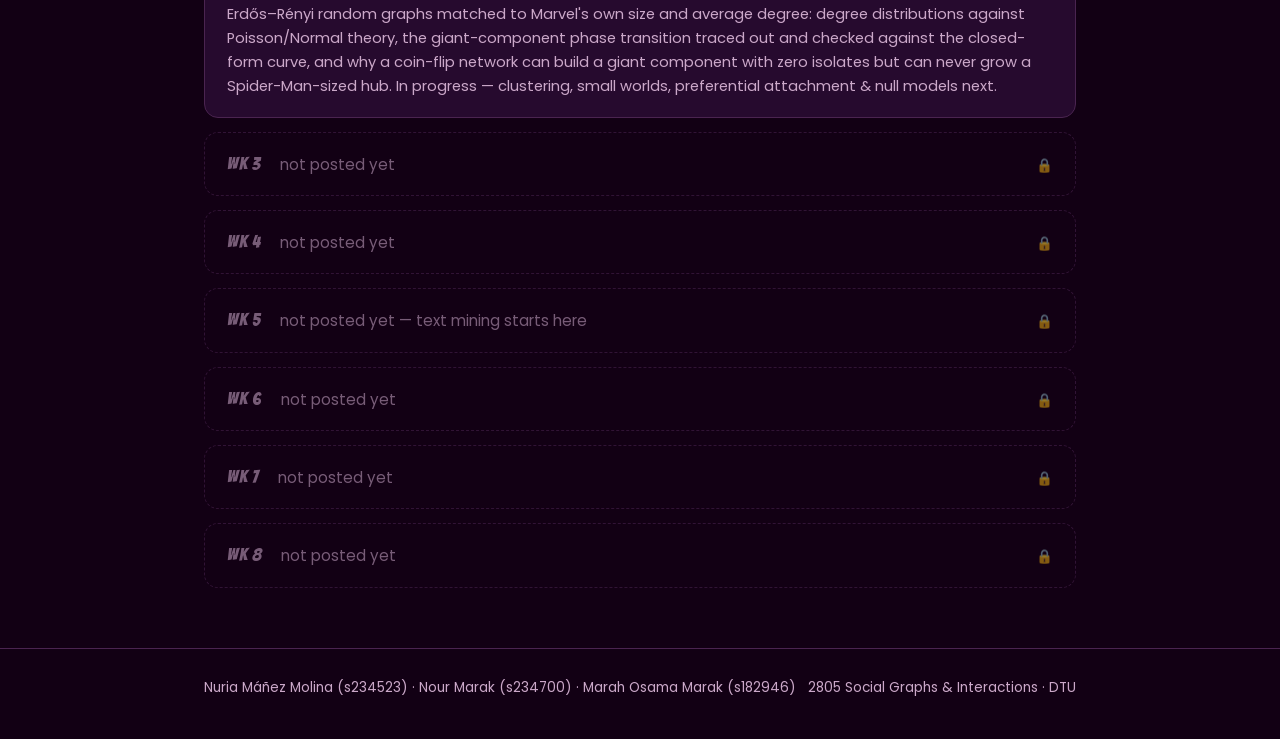
==== commit e467e34f: "Publish week 2 post (part 1: random graphs) and wire it into the site Adds posts/week2.html covering" ====
--- a/index.html
+++ b/index.html
@@ -28,7 +28,7 @@
     </div>
     <nav class="site-nav">
       <a href="index.html">Home</a>
-      <a href="posts/week1.html">Latest post</a>
+      <a href="posts/week2.html">Latest post</a>
       <a href="explore.html">Explore</a>
       <a href="https://sunelehmann.com/socialgraphs2026-web/data/">Course data</a>
       <a href="https://github.com/nuuriiamanezz/social_graphs_class">GitHub</a>
@@ -41,7 +41,7 @@
   <section class="hero">
     <div class="burst"></div>
     <span class="chip">Go nuts with your LLM 🚀</span>
-    <span class="chip">Week 1 · Bootstrap edition</span>
+    <span class="chip">Week 2 · Random graphs edition</span>
     <h1>Our little corner of the <span class="hl">Marvel</span> hyperlink universe</h1>
     <p class="lede">
       Every week this course hands us the same 303 characters from Wikipedia's
@@ -82,15 +82,15 @@
   <div class="card lifeline-card" aria-label="Semester progress">
   <div class="lifeline-top">
     <span class="lifeline-label">The lifeline</span>
-    <span class="lifeline-count">1 / 8 weeks</span>
+    <span class="lifeline-count">2 / 8 weeks</span>
   </div>
-  <div class="progress-track" style="--steps:8; --current:1;" role="img" aria-label="Progress: week 1 of 8 complete">
+  <div class="progress-track" style="--steps:8; --current:2;" role="img" aria-label="Progress: week 2 of 8 complete">
     <div class="progress-line"></div>
     <div class="progress-fill"></div>
     <div class="progress-steps">
       <div class="progress-step done"><span class="step-dot"></span><span class="step-label">1</span></div>
-      <div class="progress-step next"><span class="step-dot"></span><span class="step-label">2</span></div>
-      <div class="progress-step"><span class="step-dot"></span><span class="step-label">3</span></div>
+      <div class="progress-step done"><span class="step-dot"></span><span class="step-label">2</span></div>
+      <div class="progress-step next"><span class="step-dot"></span><span class="step-label">3</span></div>
       <div class="progress-step"><span class="step-dot"></span><span class="step-label">4</span></div>
       <div class="progress-step"><span class="step-dot"></span><span class="step-label">5</span></div>
       <div class="progress-step"><span class="step-dot"></span><span class="step-label">6</span></div>
@@ -111,7 +111,15 @@
       test, and a proper power-law fit.</p>
     </a>
 
-    <div class="post-placeholder"><span class="week-badge">Wk 2</span><span class="placeholder-label">not posted yet</span><span class="lock">🔒</span></div>
+    <a class="post-link" href="posts/week2.html">
+      <span class="week-badge">Wk 2</span><h3>Coin flips don't make Spider-Man: building the random-graph baseline</h3>
+      <p>Erdős–Rényi random graphs matched to Marvel's own size and average degree: degree
+      distributions against Poisson/Normal theory, the giant-component phase transition
+      traced out and checked against the closed-form curve, and why a coin-flip network
+      can build a giant component with zero isolates but can never grow a Spider-Man-sized
+      hub. In progress — clustering, small worlds, preferential attachment &amp; null
+      models next.</p>
+    </a>
     <div class="post-placeholder"><span class="week-badge">Wk 3</span><span class="placeholder-label">not posted yet</span><span class="lock">🔒</span></div>
     <div class="post-placeholder"><span class="week-badge">Wk 4</span><span class="placeholder-label">not posted yet</span><span class="lock">🔒</span></div>
     <div class="post-placeholder"><span class="week-badge">Wk 5</span><span class="placeholder-label">not posted yet — text mining starts here</span><span class="lock">🔒</span></div>
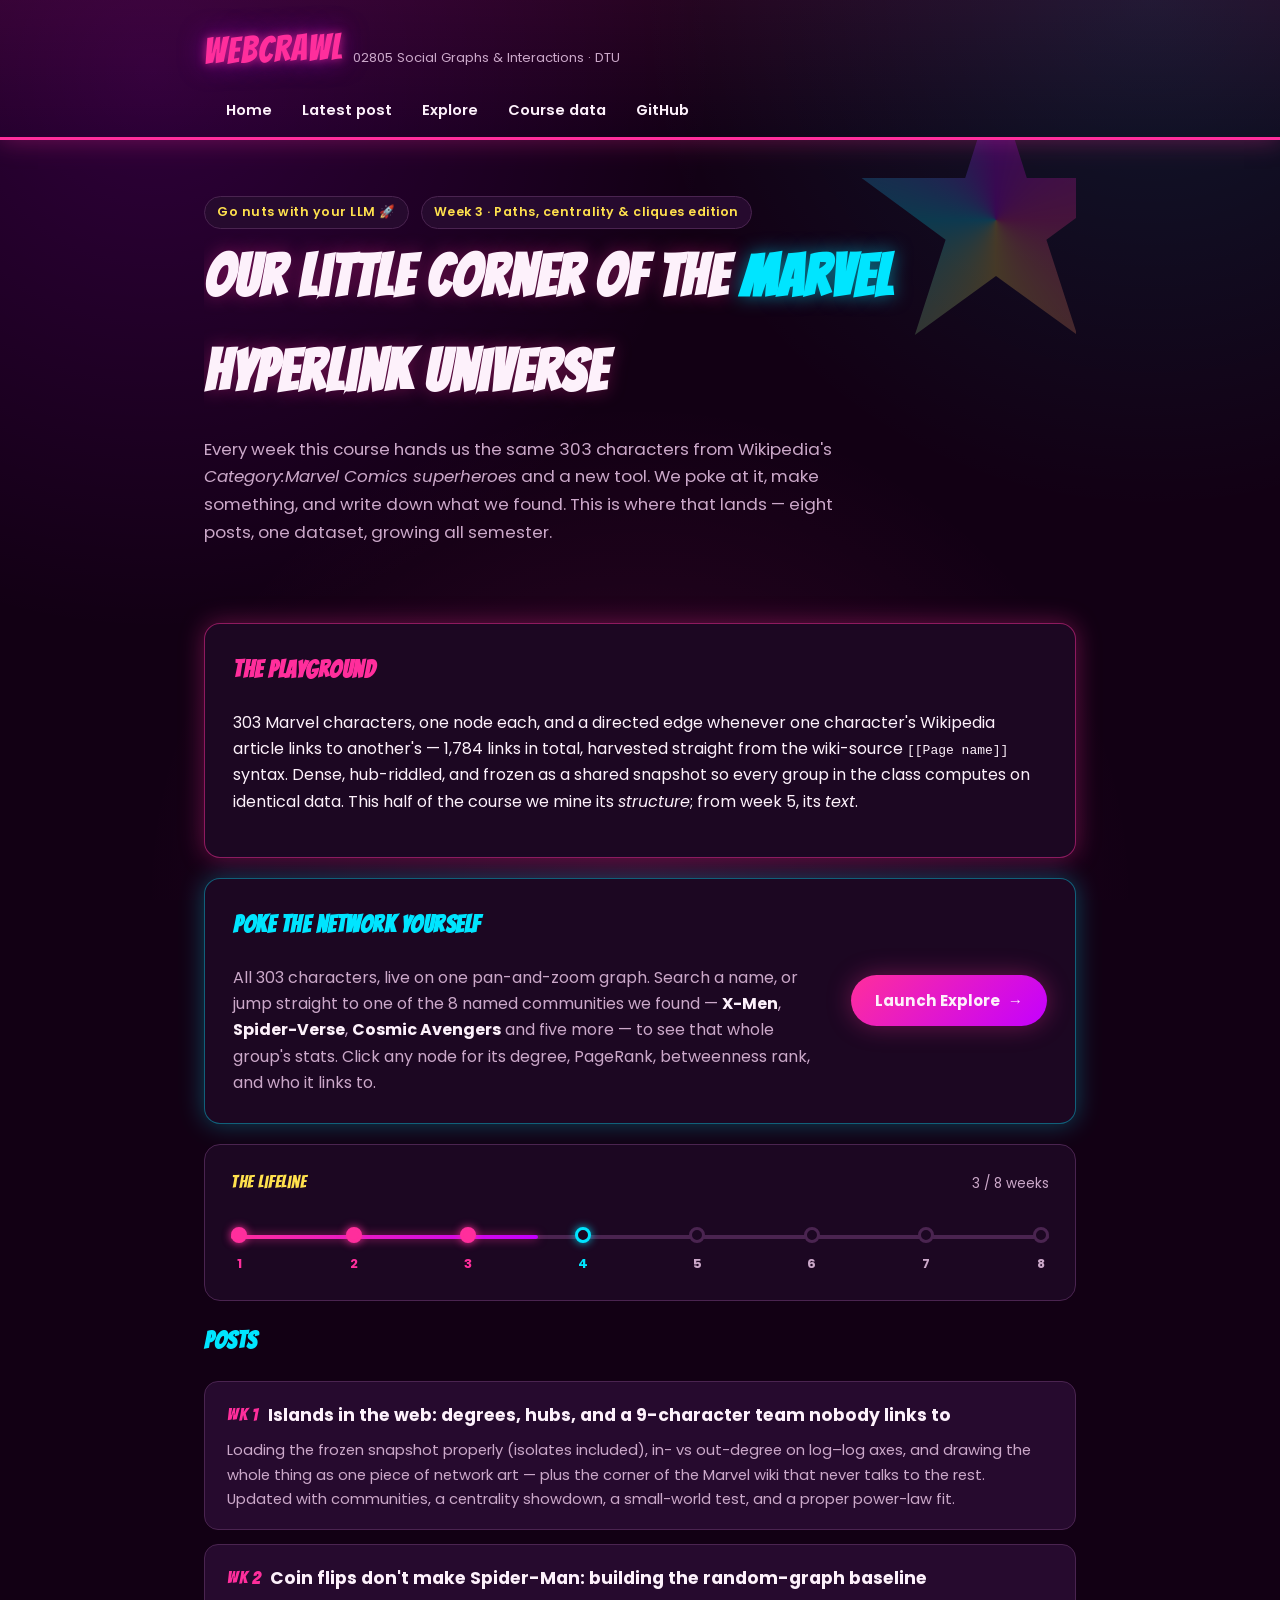
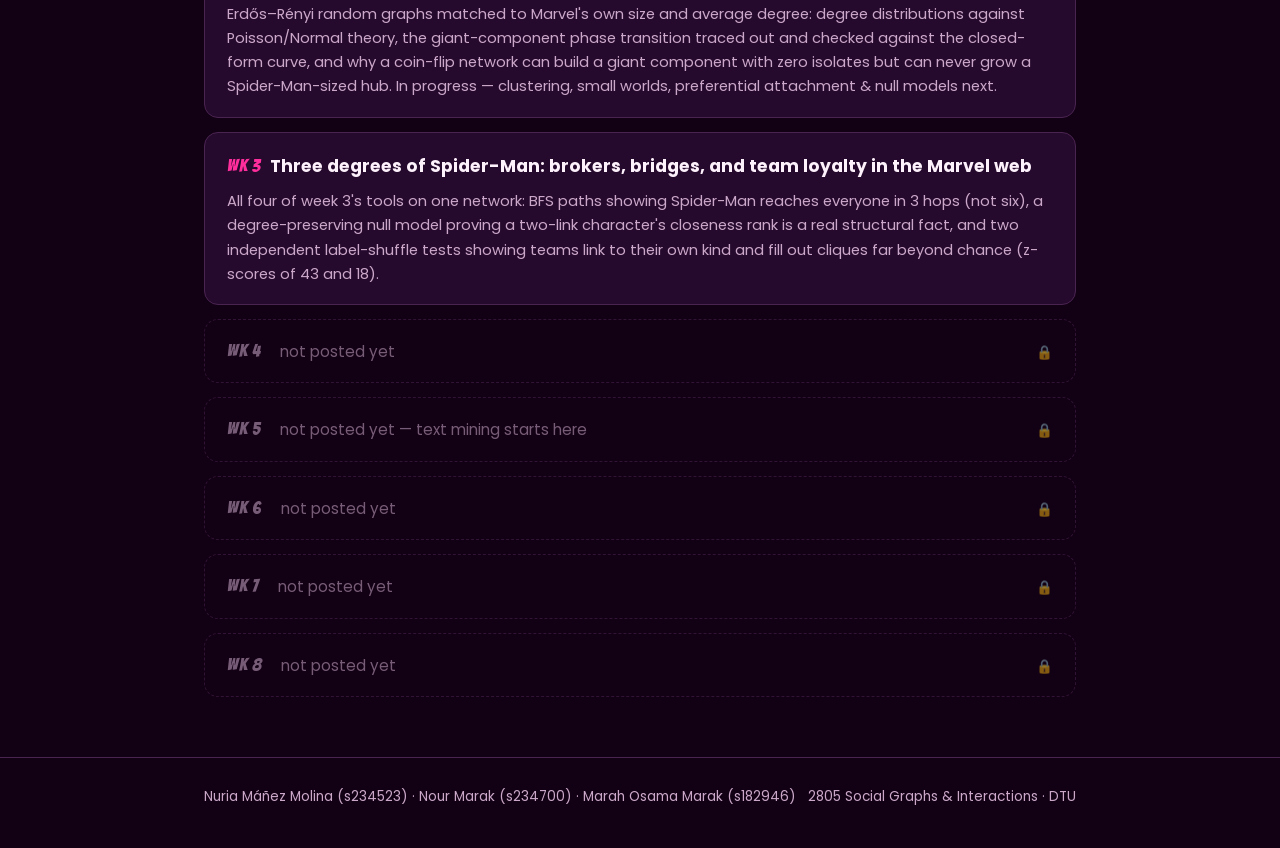
==== commit a4d89c29: "Add week 3 post: paths, centrality, mixing, and cliques on the Marvel network Six-degrees BFS from S" ====
--- a/index.html
+++ b/index.html
@@ -28,7 +28,7 @@
     </div>
     <nav class="site-nav">
       <a href="index.html">Home</a>
-      <a href="posts/week2.html">Latest post</a>
+      <a href="posts/week3.html">Latest post</a>
       <a href="explore.html">Explore</a>
       <a href="https://sunelehmann.com/socialgraphs2026-web/data/">Course data</a>
       <a href="https://github.com/nuuriiamanezz/social_graphs_class">GitHub</a>
@@ -41,7 +41,7 @@
   <section class="hero">
     <div class="burst"></div>
     <span class="chip">Go nuts with your LLM 🚀</span>
-    <span class="chip">Week 2 · Random graphs edition</span>
+    <span class="chip">Week 3 · Paths, centrality &amp; cliques edition</span>
     <h1>Our little corner of the <span class="hl">Marvel</span> hyperlink universe</h1>
     <p class="lede">
       Every week this course hands us the same 303 characters from Wikipedia's
@@ -82,16 +82,16 @@
   <div class="card lifeline-card" aria-label="Semester progress">
   <div class="lifeline-top">
     <span class="lifeline-label">The lifeline</span>
-    <span class="lifeline-count">2 / 8 weeks</span>
+    <span class="lifeline-count">3 / 8 weeks</span>
   </div>
-  <div class="progress-track" style="--steps:8; --current:2;" role="img" aria-label="Progress: week 2 of 8 complete">
+  <div class="progress-track" style="--steps:8; --current:3;" role="img" aria-label="Progress: week 3 of 8 complete">
     <div class="progress-line"></div>
     <div class="progress-fill"></div>
     <div class="progress-steps">
       <div class="progress-step done"><span class="step-dot"></span><span class="step-label">1</span></div>
       <div class="progress-step done"><span class="step-dot"></span><span class="step-label">2</span></div>
-      <div class="progress-step next"><span class="step-dot"></span><span class="step-label">3</span></div>
-      <div class="progress-step"><span class="step-dot"></span><span class="step-label">4</span></div>
+      <div class="progress-step done"><span class="step-dot"></span><span class="step-label">3</span></div>
+      <div class="progress-step next"><span class="step-dot"></span><span class="step-label">4</span></div>
       <div class="progress-step"><span class="step-dot"></span><span class="step-label">5</span></div>
       <div class="progress-step"><span class="step-dot"></span><span class="step-label">6</span></div>
       <div class="progress-step"><span class="step-dot"></span><span class="step-label">7</span></div>
@@ -120,7 +120,14 @@
       hub. In progress — clustering, small worlds, preferential attachment &amp; null
       models next.</p>
     </a>
-    <div class="post-placeholder"><span class="week-badge">Wk 3</span><span class="placeholder-label">not posted yet</span><span class="lock">🔒</span></div>
+    <a class="post-link" href="posts/week3.html">
+      <span class="week-badge">Wk 3</span><h3>Three degrees of Spider-Man: brokers, bridges, and team loyalty in the Marvel web</h3>
+      <p>All four of week 3's tools on one network: BFS paths showing Spider-Man reaches
+      everyone in 3 hops (not six), a degree-preserving null model proving a two-link
+      character's closeness rank is a real structural fact, and two independent
+      label-shuffle tests showing teams link to their own kind and fill out cliques far
+      beyond chance (z-scores of 43 and 18).</p>
+    </a>
     <div class="post-placeholder"><span class="week-badge">Wk 4</span><span class="placeholder-label">not posted yet</span><span class="lock">🔒</span></div>
     <div class="post-placeholder"><span class="week-badge">Wk 5</span><span class="placeholder-label">not posted yet — text mining starts here</span><span class="lock">🔒</span></div>
     <div class="post-placeholder"><span class="week-badge">Wk 6</span><span class="placeholder-label">not posted yet</span><span class="lock">🔒</span></div>
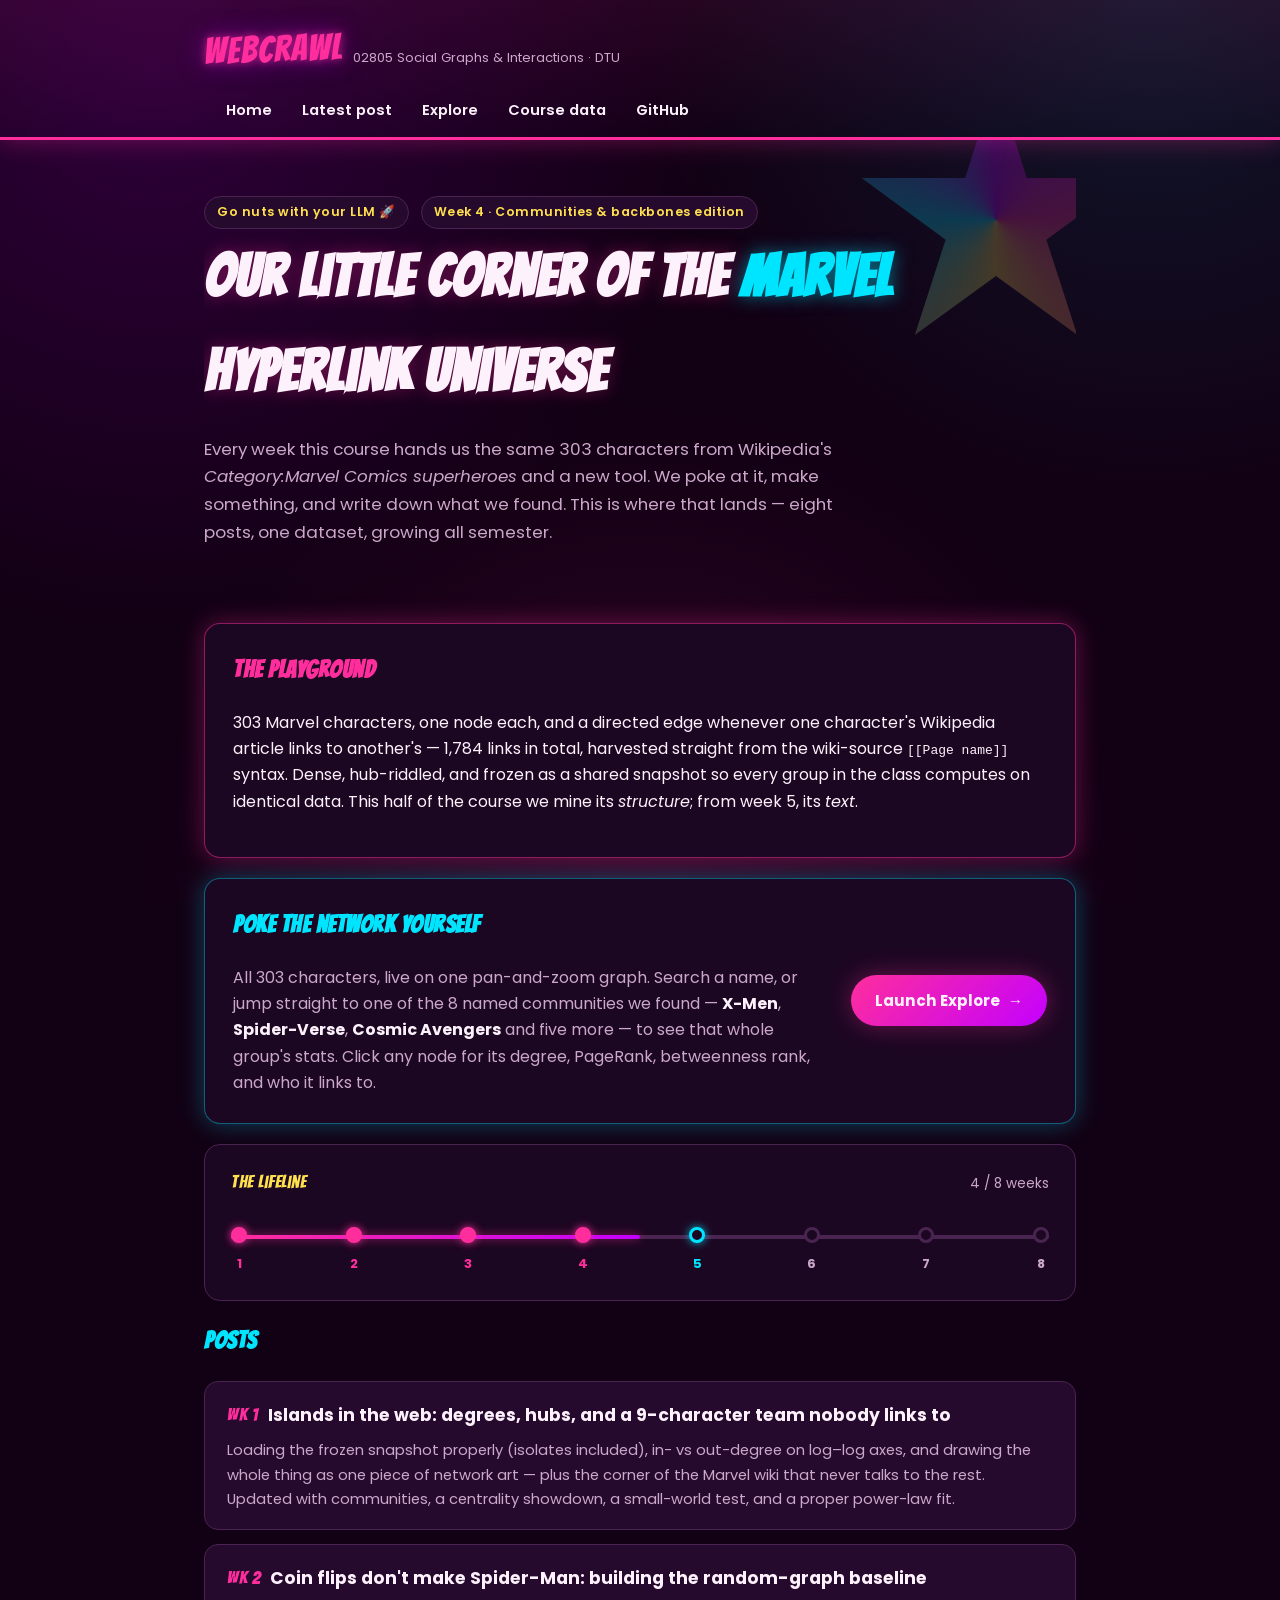
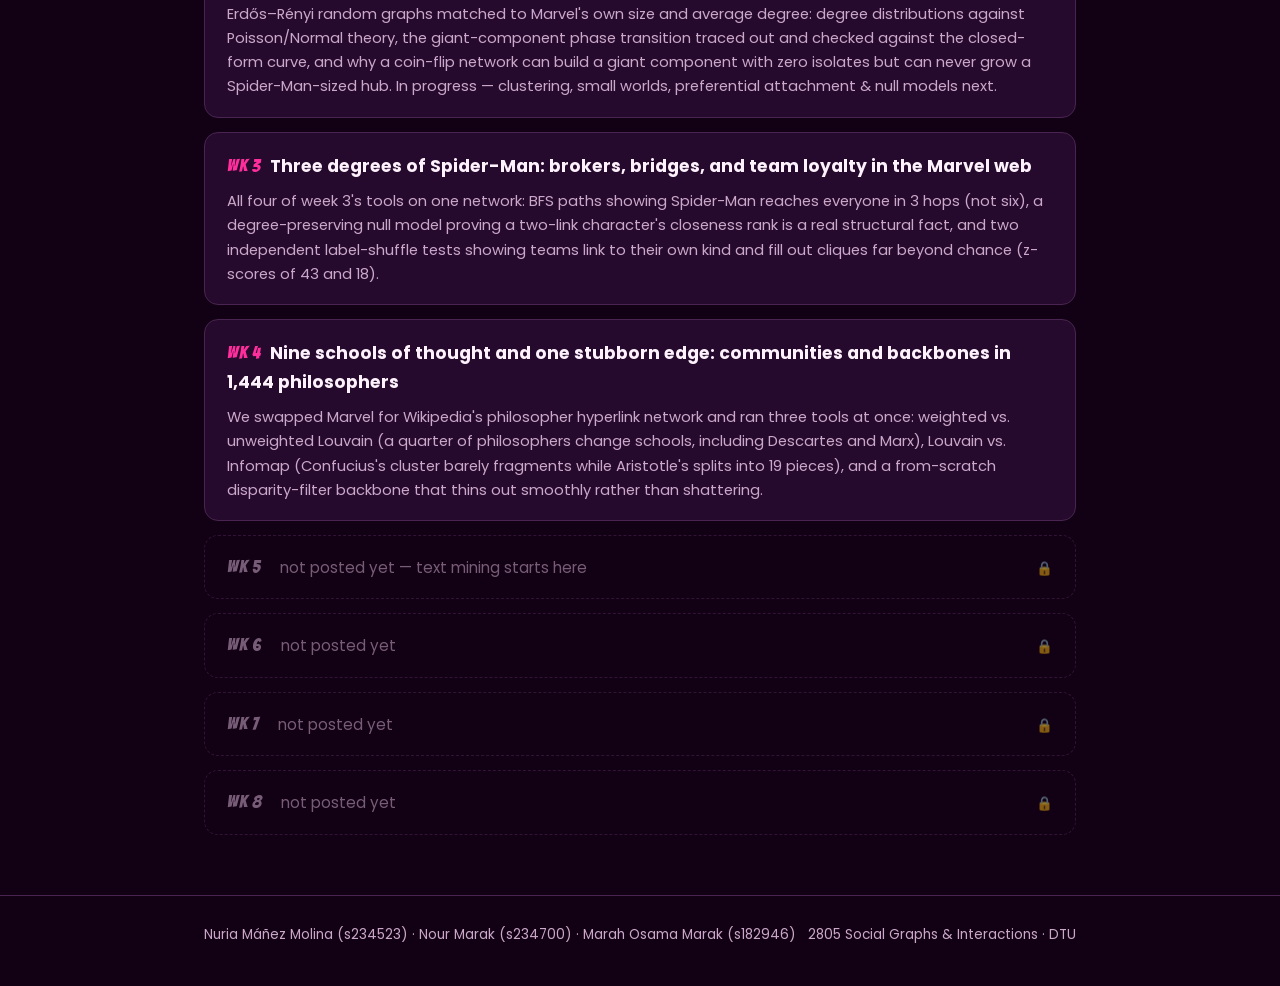
==== commit 82a7aeca: "Add week 4 post: philosopher network communities and backbone Switch to the philosophers dataset (1," ====
--- a/index.html
+++ b/index.html
@@ -28,7 +28,7 @@
     </div>
     <nav class="site-nav">
       <a href="index.html">Home</a>
-      <a href="posts/week3.html">Latest post</a>
+      <a href="posts/week4.html">Latest post</a>
       <a href="explore.html">Explore</a>
       <a href="https://sunelehmann.com/socialgraphs2026-web/data/">Course data</a>
       <a href="https://github.com/nuuriiamanezz/social_graphs_class">GitHub</a>
@@ -41,7 +41,7 @@
   <section class="hero">
     <div class="burst"></div>
     <span class="chip">Go nuts with your LLM 🚀</span>
-    <span class="chip">Week 3 · Paths, centrality &amp; cliques edition</span>
+    <span class="chip">Week 4 · Communities &amp; backbones edition</span>
     <h1>Our little corner of the <span class="hl">Marvel</span> hyperlink universe</h1>
     <p class="lede">
       Every week this course hands us the same 303 characters from Wikipedia's
@@ -82,17 +82,17 @@
   <div class="card lifeline-card" aria-label="Semester progress">
   <div class="lifeline-top">
     <span class="lifeline-label">The lifeline</span>
-    <span class="lifeline-count">3 / 8 weeks</span>
+    <span class="lifeline-count">4 / 8 weeks</span>
   </div>
-  <div class="progress-track" style="--steps:8; --current:3;" role="img" aria-label="Progress: week 3 of 8 complete">
+  <div class="progress-track" style="--steps:8; --current:4;" role="img" aria-label="Progress: week 4 of 8 complete">
     <div class="progress-line"></div>
     <div class="progress-fill"></div>
     <div class="progress-steps">
       <div class="progress-step done"><span class="step-dot"></span><span class="step-label">1</span></div>
       <div class="progress-step done"><span class="step-dot"></span><span class="step-label">2</span></div>
       <div class="progress-step done"><span class="step-dot"></span><span class="step-label">3</span></div>
-      <div class="progress-step next"><span class="step-dot"></span><span class="step-label">4</span></div>
-      <div class="progress-step"><span class="step-dot"></span><span class="step-label">5</span></div>
+      <div class="progress-step done"><span class="step-dot"></span><span class="step-label">4</span></div>
+      <div class="progress-step next"><span class="step-dot"></span><span class="step-label">5</span></div>
       <div class="progress-step"><span class="step-dot"></span><span class="step-label">6</span></div>
       <div class="progress-step"><span class="step-dot"></span><span class="step-label">7</span></div>
       <div class="progress-step"><span class="step-dot"></span><span class="step-label">8</span></div>
@@ -128,7 +128,14 @@
       label-shuffle tests showing teams link to their own kind and fill out cliques far
       beyond chance (z-scores of 43 and 18).</p>
     </a>
-    <div class="post-placeholder"><span class="week-badge">Wk 4</span><span class="placeholder-label">not posted yet</span><span class="lock">🔒</span></div>
+    <a class="post-link" href="posts/week4.html">
+      <span class="week-badge">Wk 4</span><h3>Nine schools of thought and one stubborn edge: communities and backbones in 1,444 philosophers</h3>
+      <p>We swapped Marvel for Wikipedia's philosopher hyperlink network and ran three tools
+      at once: weighted vs. unweighted Louvain (a quarter of philosophers change schools,
+      including Descartes and Marx), Louvain vs. Infomap (Confucius's cluster barely
+      fragments while Aristotle's splits into 19 pieces), and a from-scratch disparity-filter
+      backbone that thins out smoothly rather than shattering.</p>
+    </a>
     <div class="post-placeholder"><span class="week-badge">Wk 5</span><span class="placeholder-label">not posted yet — text mining starts here</span><span class="lock">🔒</span></div>
     <div class="post-placeholder"><span class="week-badge">Wk 6</span><span class="placeholder-label">not posted yet</span><span class="lock">🔒</span></div>
     <div class="post-placeholder"><span class="week-badge">Wk 7</span><span class="placeholder-label">not posted yet</span><span class="lock">🔒</span></div>
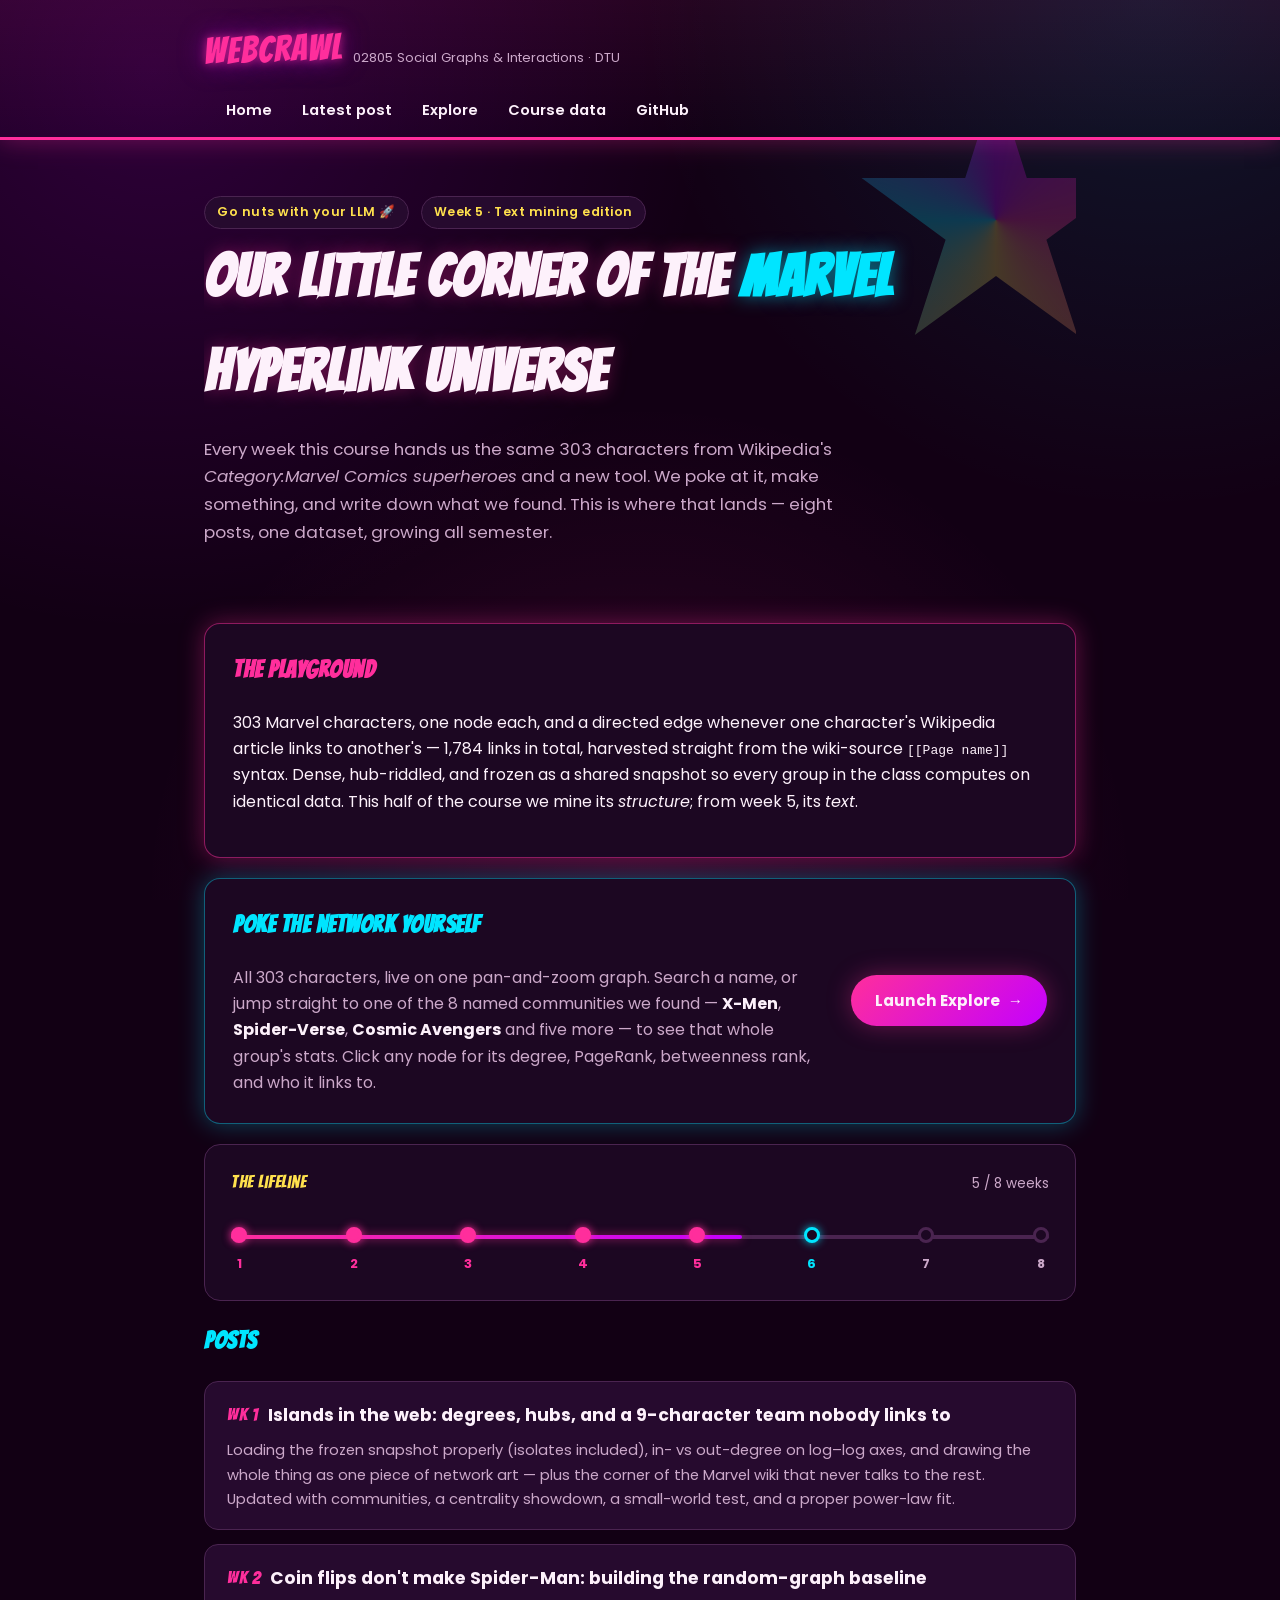
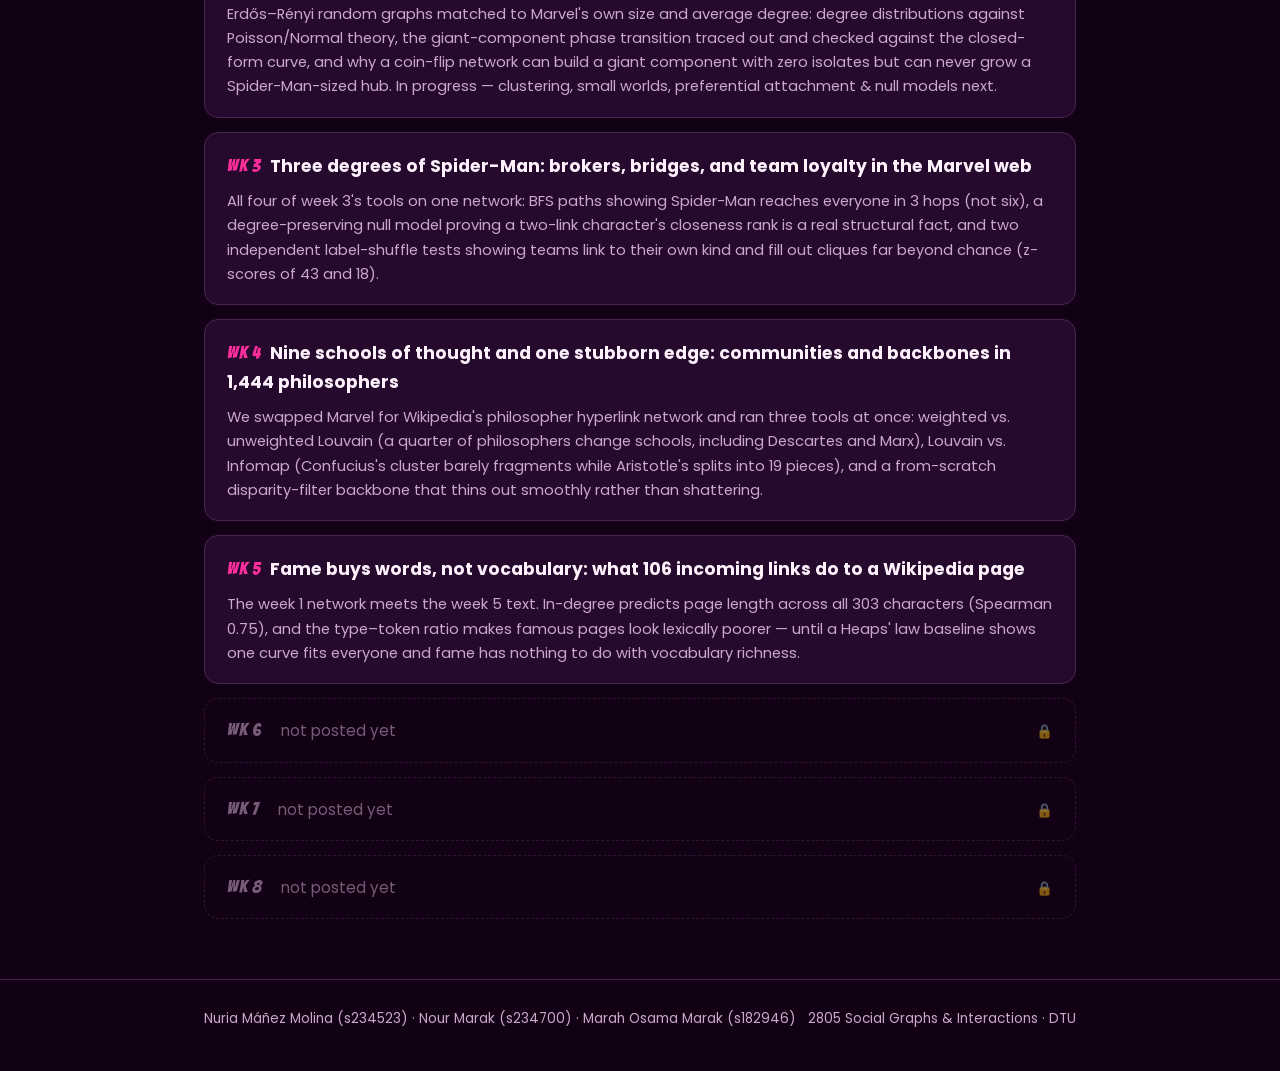
==== commit d9dbe131: "week 5 post: fame vs words" ====
--- a/index.html
+++ b/index.html
@@ -28,7 +28,7 @@
     </div>
     <nav class="site-nav">
       <a href="index.html">Home</a>
-      <a href="posts/week4.html">Latest post</a>
+      <a href="posts/week5.html">Latest post</a>
       <a href="explore.html">Explore</a>
       <a href="https://sunelehmann.com/socialgraphs2026-web/data/">Course data</a>
       <a href="https://github.com/nuuriiamanezz/social_graphs_class">GitHub</a>
@@ -41,7 +41,7 @@
   <section class="hero">
     <div class="burst"></div>
     <span class="chip">Go nuts with your LLM 🚀</span>
-    <span class="chip">Week 4 · Communities &amp; backbones edition</span>
+    <span class="chip">Week 5 · Text mining edition</span>
     <h1>Our little corner of the <span class="hl">Marvel</span> hyperlink universe</h1>
     <p class="lede">
       Every week this course hands us the same 303 characters from Wikipedia's
@@ -82,9 +82,9 @@
   <div class="card lifeline-card" aria-label="Semester progress">
   <div class="lifeline-top">
     <span class="lifeline-label">The lifeline</span>
-    <span class="lifeline-count">4 / 8 weeks</span>
+    <span class="lifeline-count">5 / 8 weeks</span>
   </div>
-  <div class="progress-track" style="--steps:8; --current:4;" role="img" aria-label="Progress: week 4 of 8 complete">
+  <div class="progress-track" style="--steps:8; --current:5;" role="img" aria-label="Progress: week 5 of 8 complete">
     <div class="progress-line"></div>
     <div class="progress-fill"></div>
     <div class="progress-steps">
@@ -92,8 +92,8 @@
       <div class="progress-step done"><span class="step-dot"></span><span class="step-label">2</span></div>
       <div class="progress-step done"><span class="step-dot"></span><span class="step-label">3</span></div>
       <div class="progress-step done"><span class="step-dot"></span><span class="step-label">4</span></div>
-      <div class="progress-step next"><span class="step-dot"></span><span class="step-label">5</span></div>
-      <div class="progress-step"><span class="step-dot"></span><span class="step-label">6</span></div>
+      <div class="progress-step done"><span class="step-dot"></span><span class="step-label">5</span></div>
+      <div class="progress-step next"><span class="step-dot"></span><span class="step-label">6</span></div>
       <div class="progress-step"><span class="step-dot"></span><span class="step-label">7</span></div>
       <div class="progress-step"><span class="step-dot"></span><span class="step-label">8</span></div>
     </div>
@@ -136,7 +136,13 @@
       fragments while Aristotle's splits into 19 pieces), and a from-scratch disparity-filter
       backbone that thins out smoothly rather than shattering.</p>
     </a>
-    <div class="post-placeholder"><span class="week-badge">Wk 5</span><span class="placeholder-label">not posted yet — text mining starts here</span><span class="lock">🔒</span></div>
+    <a class="post-link" href="posts/week5.html">
+      <span class="week-badge">Wk 5</span><h3>Fame buys words, not vocabulary: what 106 incoming links do to a Wikipedia page</h3>
+      <p>The week 1 network meets the week 5 text. In-degree predicts page length across all
+      303 characters (Spearman 0.75), and the type&ndash;token ratio makes famous pages look
+      lexically poorer &mdash; until a Heaps' law baseline shows one curve fits everyone and
+      fame has nothing to do with vocabulary richness.</p>
+    </a>
     <div class="post-placeholder"><span class="week-badge">Wk 6</span><span class="placeholder-label">not posted yet</span><span class="lock">🔒</span></div>
     <div class="post-placeholder"><span class="week-badge">Wk 7</span><span class="placeholder-label">not posted yet</span><span class="lock">🔒</span></div>
     <div class="post-placeholder"><span class="week-badge">Wk 8</span><span class="placeholder-label">not posted yet</span><span class="lock">🔒</span></div>
